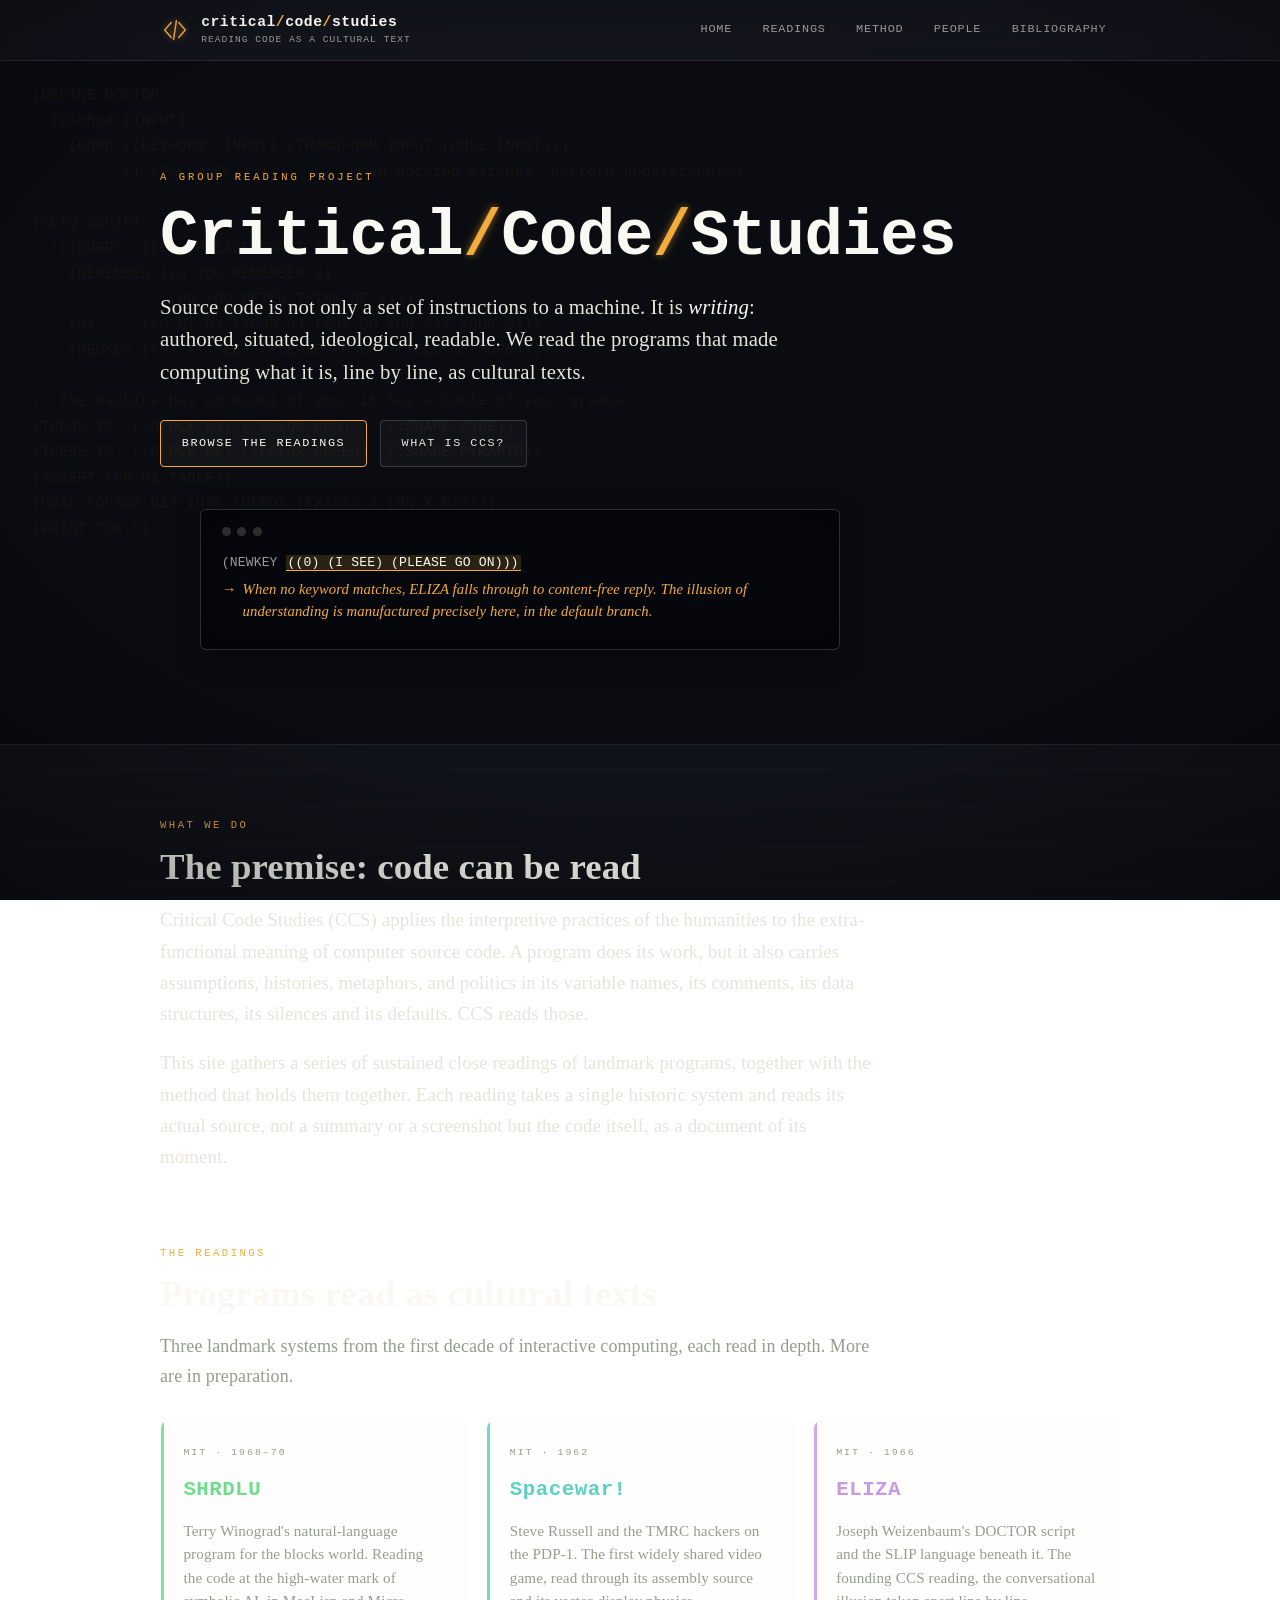
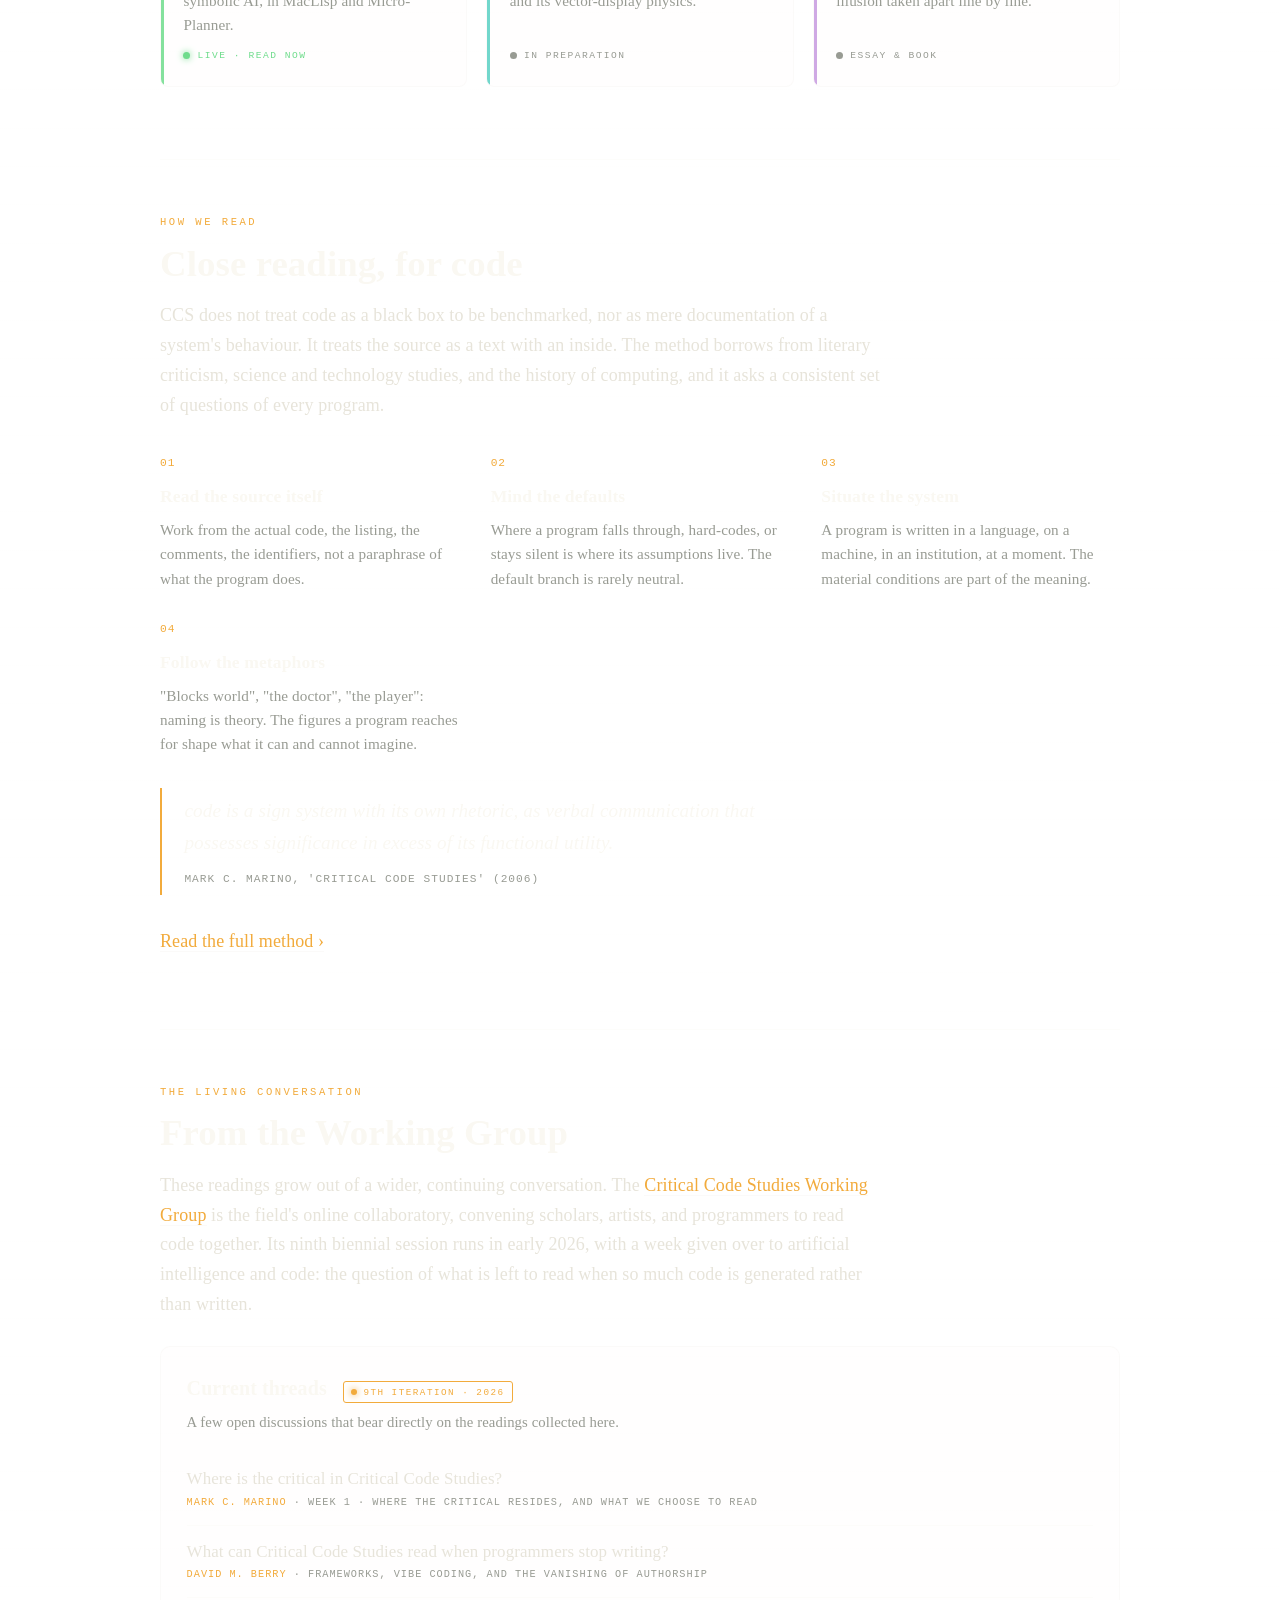
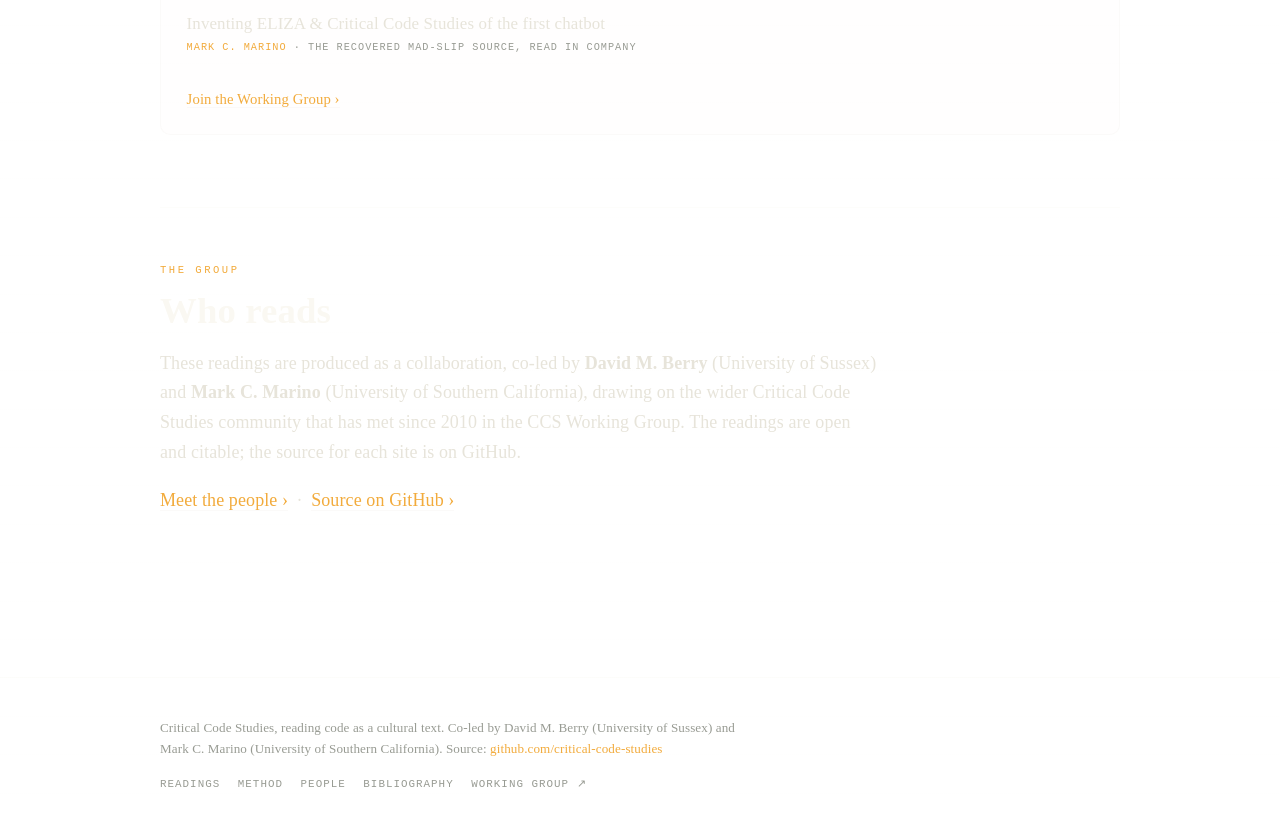
==== index.html @ 2966cb2e "Writing check: remove em dashes (house rule 1) Replace all em dashes in site copy with commas, colon" ====
<!DOCTYPE html>
<html lang="en">
<head>
  <meta charset="utf-8">
  <meta name="viewport" content="width=device-width, initial-scale=1">
  <title>Critical Code Studies · Reading code as a cultural text</title>
  <meta name="description" content="Critical Code Studies reads software source code as a cultural text. Close readings of the programs that shaped computing (Spacewar! 1962, ELIZA 1966, SHRDLU 1968–70), and the method behind them.">
  <link rel="icon" type="image/svg+xml" href="assets/favicon.svg">
  <meta name="theme-color" content="#11131a">
  <meta property="og:title" content="Critical Code Studies">
  <meta property="og:description" content="Reading software source code as a cultural text. Close readings of the programs that shaped computing.">
  <meta property="og:type" content="website">
  <meta property="og:url" content="https://critical-code-studies.github.io/">
  <link rel="preconnect" href="https://fonts.googleapis.com">
  <link rel="stylesheet" href="assets/css/site.css?v=1">
  <script src="assets/nav.js" defer></script>
</head>
<body>

  <header class="site-header">
    <div class="wrap">
      <a class="brand" href="./" aria-label="Critical Code Studies home">
        <svg viewBox="0 0 32 32" aria-hidden="true" class="brand-mark"><g fill="none" stroke="#f2ab3c" stroke-width="1.6" stroke-linejoin="round" stroke-linecap="round"><path d="M12 8 L5 16 L12 24"/><path d="M20 8 L27 16 L20 24"/><path d="M17.5 6 L14.5 26"/></g></svg>
        <span class="brand-block">
          <span class="brand-name">critical<span class="slash">/</span>code<span class="slash">/</span>studies</span>
          <span class="brand-tagline">Reading code as a cultural text</span>
        </span>
      </a>
      <button class="nav-toggle" aria-label="Open menu" aria-expanded="false"><span class="bars" aria-hidden="true">&#9776;</span>&nbsp;Menu</button>
      <nav class="site-nav" id="site-nav">
        <a class="nav-top nav-direct" href="./">Home</a>
        <a class="nav-top nav-direct" href="readings.html">Readings</a>
        <a class="nav-top nav-direct" href="about.html">Method</a>
        <a class="nav-top nav-direct" href="people.html">People</a>
        <a class="nav-top nav-direct" href="bibliography.html">Bibliography</a>
      </nav>
    </div>
  </header>

  <!-- ===================== HERO ===================== -->
  <section class="hero">
    <div class="hero-code" aria-hidden="true">
      <pre class="hero-code-inner">(DEFINE DOCTOR
  (LAMBDA (INPUT)
    (COND ((KEYWORD? INPUT) (TRANSFORM INPUT (RULE INPUT)))
          (T (FALLBACK)))))      ; when nothing matches, perform understanding

(SETQ SCRIPT
  '((SORRY  ((0) (PLEASE DON'T APOLOGISE)))
    (REMEMBER ((0 YOU REMEMBER 0)
               (DO YOU OFTEN THINK OF 4)))
    (MY     ((0 MY 0) (YOUR 3) (WHY DO YOU SAY YOUR 3)))
    (NEWKEY ((0) (I SEE) (PLEASE GO ON) (TELL ME MORE)))))

;; the machine has no model of you. it has a table of your grammar.
(THERE-IS  (:BLOCK B1) (:COLOR RED)    (:SHAPE CUBE))
(THERE-IS  (:BLOCK B2) (:COLOR GREEN)  (:SHAPE PYRAMID))
(ASSERT (ON B1 TABLE))
(GOAL (GRASP B1) (USE THENOT (EXISTS X (ON X B1))))
(PRINT "OK.")            ; the famous, total, untroubled compliance
</pre>
    </div>
    <div class="wrap hero-inner">
      <span class="kicker">A group reading project</span>
      <h1>Critical<span class="slash">/</span>Code<span class="slash">/</span>Studies</h1>
      <p class="tagline">Source code is not only a set of instructions to a machine. It is <em>writing</em>: authored, situated, ideological, readable. We read the programs that made computing what it is, line by line, as cultural texts.</p>
      <div class="hero-actions">
        <a class="btn btn-primary" href="readings.html">Browse the readings</a>
        <a class="btn" href="about.html">What is CCS?</a>
      </div>

      <!-- annotated-code motif: the method, in miniature -->
      <figure class="codecard" aria-label="An annotated line of code">
        <div class="cc-bar" aria-hidden="true"><i></i><i></i><i></i></div>
        <pre>(NEWKEY <span class="mark">((0) (I SEE) (PLEASE GO ON)))</span></pre>
        <span class="note">When no keyword matches, ELIZA falls through to content-free reply. The illusion of understanding is manufactured precisely here, in the default branch.</span>
      </figure>
    </div>
  </section>

  <main class="wrap content">

    <!-- ===================== WHAT ===================== -->
    <section class="section lede" id="what">
      <span class="kicker">What we do</span>
      <h2>The premise: code can be read</h2>
      <p>Critical Code Studies (CCS) applies the interpretive practices of the humanities to the extra-functional meaning of computer source code. A program does its work, but it also carries assumptions, histories, metaphors, and politics in its variable names, its comments, its data structures, its silences and its defaults. CCS reads those.</p>
      <p>This site gathers a series of sustained close readings of landmark programs, together with the method that holds them together. Each reading takes a single historic system and reads its actual source, not a summary or a screenshot but the code itself, as a document of its moment.</p>
    </section>

    <!-- ===================== READINGS ===================== -->
    <section class="section" id="readings">
      <span class="kicker">The readings</span>
      <h2>Programs read as cultural texts</h2>
      <p class="muted">Three landmark systems from the first decade of interactive computing, each read in depth. More are in preparation.</p>

      <div class="readings">

        <a class="reading live" href="https://critical-code-studies.github.io/SHRDLU/" style="--accent: var(--green);">
          <span class="r-year">MIT · 1968–70</span>
          <span class="r-title">SHRDLU</span>
          <p class="r-desc">Terry Winograd's natural-language program for the blocks world. Reading the code at the high-water mark of symbolic AI, in MacLisp and Micro-Planner.</p>
          <span class="r-status"><span class="dot"></span>Live · read now</span>
        </a>

        <span class="reading" aria-disabled="true" style="--accent: var(--vector);">
          <span class="r-year">MIT · 1962</span>
          <span class="r-title">Spacewar!</span>
          <p class="r-desc">Steve Russell and the TMRC hackers on the PDP-1. The first widely shared video game, read through its assembly source and its vector-display physics.</p>
          <span class="r-status"><span class="dot"></span>In preparation</span>
        </span>

        <a class="reading" href="https://electronicbookreview.com/essay/reading-eliza-critical-code-studies-in-action/" style="--accent: var(--eliza);">
          <span class="r-year">MIT · 1966</span>
          <span class="r-title">ELIZA</span>
          <p class="r-desc">Joseph Weizenbaum's DOCTOR script and the SLIP language beneath it. The founding CCS reading, the conversational illusion taken apart line by line.</p>
          <span class="r-status"><span class="dot"></span>Essay &amp; book</span>
        </a>

      </div>
    </section>

    <hr class="divider">

    <!-- ===================== METHOD ===================== -->
    <section class="section" id="method">
      <span class="kicker">How we read</span>
      <h2>Close reading, for code</h2>
      <p>CCS does not treat code as a black box to be benchmarked, nor as mere documentation of a system's behaviour. It treats the source as a text with an inside. The method borrows from literary criticism, science and technology studies, and the history of computing, and it asks a consistent set of questions of every program.</p>

      <div class="method">
        <div class="m">
          <span class="n">01</span>
          <h3>Read the source itself</h3>
          <p>Work from the actual code, the listing, the comments, the identifiers, not a paraphrase of what the program does.</p>
        </div>
        <div class="m">
          <span class="n">02</span>
          <h3>Mind the defaults</h3>
          <p>Where a program falls through, hard-codes, or stays silent is where its assumptions live. The default branch is rarely neutral.</p>
        </div>
        <div class="m">
          <span class="n">03</span>
          <h3>Situate the system</h3>
          <p>A program is written in a language, on a machine, in an institution, at a moment. The material conditions are part of the meaning.</p>
        </div>
        <div class="m">
          <span class="n">04</span>
          <h3>Follow the metaphors</h3>
          <p>"Blocks world", "the doctor", "the player": naming is theory. The figures a program reaches for shape what it can and cannot imagine.</p>
        </div>
      </div>

      <blockquote class="pull">
        code is a sign system with its own rhetoric, as verbal communication that possesses significance in excess of its functional utility.
        <cite>Mark C. Marino, 'Critical Code Studies' (2006)</cite>
      </blockquote>

      <p><a href="about.html">Read the full method &rsaquo;</a></p>
    </section>

    <hr class="divider">

    <!-- ===================== WORKING GROUP ===================== -->
    <section class="section" id="working-group">
      <span class="kicker">The living conversation</span>
      <h2>From the Working Group</h2>
      <p>These readings grow out of a wider, continuing conversation. The <a href="https://wg.criticalcodestudies.com/" target="_blank" rel="noopener noreferrer">Critical Code Studies Working Group</a> is the field's online collaboratory, convening scholars, artists, and programmers to read code together. Its ninth biennial session runs in early 2026, with a week given over to artificial intelligence and code: the question of what is left to read when so much code is generated rather than written.</p>

      <div class="wg">
        <div class="wg-head">
          <h3 style="margin:0;">Current threads</h3>
          <span class="live-tag"><span class="dot"></span>9th iteration · 2026</span>
        </div>
        <p class="muted" style="margin:0; font-size:0.92rem;">A few open discussions that bear directly on the readings collected here.</p>
        <ul class="threads">
          <li>
            <a href="https://wg.criticalcodestudies.com/index.php?p=/discussion/195/week-1-where-is-the-critical-in-critical-code-studies" target="_blank" rel="noopener noreferrer">
              <span class="t-title">Where is the critical in Critical Code Studies?</span>
              <span class="t-meta"><span class="who">Mark C. Marino</span> · Week 1 · where the critical resides, and what we choose to read</span>
            </a>
          </li>
          <li>
            <a href="https://wg.criticalcodestudies.com/index.php?p=/discussion/231/what-can-critical-code-studies-read-when-programmers-stop-writing" target="_blank" rel="noopener noreferrer">
              <span class="t-title">What can Critical Code Studies read when programmers stop writing?</span>
              <span class="t-meta"><span class="who">David M. Berry</span> · frameworks, vibe coding, and the vanishing of authorship</span>
            </a>
          </li>
          <li>
            <a href="https://wg.criticalcodestudies.com/index.php?p=/discussion/229/inventing-eliza-critical-code-studies-of-the-first-chatbot" target="_blank" rel="noopener noreferrer">
              <span class="t-title">Inventing ELIZA &amp; Critical Code Studies of the first chatbot</span>
              <span class="t-meta"><span class="who">Mark C. Marino</span> · the recovered MAD-SLIP source, read in company</span>
            </a>
          </li>
        </ul>
        <p style="margin:1.1rem 0 0; font-size:0.92rem;"><a href="https://wg.criticalcodestudies.com/" target="_blank" rel="noopener noreferrer">Join the Working Group &rsaquo;</a></p>
      </div>
    </section>

    <hr class="divider">

    <!-- ===================== ABOUT TEASER ===================== -->
    <section class="section" id="about">
      <span class="kicker">The group</span>
      <h2>Who reads</h2>
      <p>These readings are produced as a collaboration, co-led by <strong>David M. Berry</strong> (University of Sussex) and <strong>Mark C. Marino</strong> (University of Southern California), drawing on the wider Critical Code Studies community that has met since 2010 in the CCS Working Group. The readings are open and citable; the source for each site is on GitHub.</p>
      <p><a href="people.html">Meet the people &rsaquo;</a> &nbsp;·&nbsp; <a href="https://github.com/critical-code-studies">Source on GitHub &rsaquo;</a></p>
    </section>

  </main>

  <footer class="site-footer">
    <div class="wrap">
      <p class="micro">Critical Code Studies, reading code as a cultural text. Co-led by David M. Berry (University of Sussex) and Mark C. Marino (University of Southern California). Source: <a href="https://github.com/critical-code-studies">github.com/critical-code-studies</a></p>
      <nav class="footer-nav">
        <a href="readings.html">Readings</a>
        <a href="about.html">Method</a>
        <a href="people.html">People</a>
        <a href="bibliography.html">Bibliography</a>
        <a href="https://wg.criticalcodestudies.com/" target="_blank" rel="noopener noreferrer">Working Group &#8599;</a>
      </nav>
    </div>
  </footer>

</body>
</html>
---- assets/css/site.css ----
/* ==========================================================================
   Critical Code Studies — umbrella site
   Shares the "workbench charcoal" family language of the reading sites
   (SHRDLU, Spacewar!, ELIZA) but takes amber as its own accent: the colour
   of the critic's pen, the annotation laid over the machine's green voice.
   ========================================================================== */

:root {
  --bg:        #11131a;          /* workbench charcoal */
  --bg-2:      #171a23;
  --panel:     rgba(231, 228, 218, 0.035);
  --panel-2:   rgba(231, 228, 218, 0.055);
  --line:      rgba(231, 228, 218, 0.18);
  --line-soft: rgba(231, 228, 218, 0.10);
  --ink:       #e7e4da;          /* body text, warm white */
  --ink-dim:   #989b93;
  --bright:    #faf8f2;          /* headings */

  /* the readings' machine voices, used as small family signals */
  --green:     #6fdc8c;          /* SHRDLU / symbolic AI */
  --vector:    #5ad1c4;          /* Spacewar! / the vector tube */
  --eliza:     #c79be0;          /* ELIZA / the talking cure */

  /* the umbrella accent: amber, the annotation / marginalia ink */
  --amber:     #f2ab3c;
  --beam:      #f2ab3c;          /* default link / accent */
  --beam-deep: #d98e20;
  --mark:      rgba(242, 171, 60, 0.16);   /* highlight wash */
  --glow:      0 0 6px rgba(242, 171, 60, 0.45), 0 0 14px rgba(242, 171, 60, 0.2);
  --glow-soft: 0 0 5px rgba(250, 248, 242, 0.25);

  --mono: ui-monospace, "SF Mono", "JetBrains Mono", "Cascadia Code", Menlo, Consolas, monospace;
  --serif: "Iowan Old Style", "Palatino Linotype", Palatino, Georgia, serif;
  --wrap: 960px;
}

* { box-sizing: border-box; }
html { scroll-behavior: smooth; }

body {
  margin: 0;
  background:
    linear-gradient(rgba(231,228,218,0.022) 1px, transparent 1px) 0 0 / 100% 2.4rem,
    radial-gradient(ellipse 120% 80% at 50% -10%, var(--bg-2) 0%, var(--bg) 62%) fixed;
  color: var(--ink);
  font-family: var(--serif);
  font-size: 18px;
  line-height: 1.66;
  letter-spacing: 0.1px;
  -webkit-font-smoothing: antialiased;
  text-rendering: optimizeLegibility;
  overflow-x: hidden;
}

body::after {
  content: "";
  position: fixed; inset: 0; pointer-events: none; z-index: 9000;
  background: radial-gradient(ellipse 92% 78% at 50% 42%, transparent 58%, rgba(0,0,0,0.5) 100%);
}

.wrap { width: min(var(--wrap), 92vw); margin: 0 auto; }
section[id], [id]:target { scroll-margin-top: 92px; }

/* ---------- links ---------- */
a { color: var(--beam); text-decoration: none; }
a:hover { color: var(--bright); text-shadow: var(--glow); }
.content a { border-bottom: 1px solid var(--line); }
.content a:hover { border-bottom-color: var(--beam); }

/* ---------- header ---------- */
.site-header {
  position: sticky; top: 0; z-index: 8000;
  backdrop-filter: blur(3px);
  background: linear-gradient(to bottom, rgba(17,19,26,0.94), rgba(17,19,26,0.62));
  border-bottom: 1px solid var(--line-soft);
}
.site-header .wrap {
  display: flex; align-items: center; justify-content: space-between;
  padding: 12px 0; gap: 1rem; position: relative;
}
.brand { display: flex; align-items: center; gap: 0.7rem; border: 0 !important; }
.brand svg { width: 30px; height: 30px; }
.brand .brand-mark { filter: drop-shadow(0 0 3px rgba(242,171,60,0.5)); }
.brand-block { display: flex; flex-direction: column; align-items: flex-start; gap: 0.28rem; line-height: 1.05; }
.brand-name { font-family: var(--mono); font-weight: 700; font-size: 0.92rem; letter-spacing: 0.5px; color: var(--bright); }
.brand-name .slash { color: var(--beam); }
.brand-tagline { font-family: var(--mono); font-size: 0.6rem; letter-spacing: 1px; color: var(--ink-dim); text-transform: uppercase; }

.nav-toggle {
  display: inline-flex; align-items: center; gap: 0.5rem;
  background: none; border: 1px solid var(--line); color: var(--beam);
  font-family: var(--mono); font-size: 0.7rem; letter-spacing: 1.5px; text-transform: uppercase;
  padding: 7px 13px; border-radius: 3px; cursor: pointer;
}
.nav-toggle:hover { border-color: var(--beam); color: var(--bright); text-shadow: var(--glow); }
.nav-toggle .bars { font-size: 0.95rem; line-height: 1; }

/* ---------- nav ---------- */
.site-nav {
  position: absolute; top: calc(100% + 7px); right: 0;
  display: none; flex-direction: column;
  min-width: 240px; max-width: min(320px, 90vw); padding: 0.4rem 0;
  background: rgba(20,23,31,0.985); border: 1px solid var(--line); border-radius: 4px;
  box-shadow: 0 12px 32px rgba(0,0,0,0.6);
  font-family: var(--mono); font-size: 0.74rem; letter-spacing: 0.8px; text-transform: uppercase;
}
.site-nav.open { display: flex; }
.nav-group { position: static; display: flex; flex-direction: column; }
.nav-top {
  background: none; border: 0; cursor: pointer; text-align: left;
  font-family: var(--mono); font-size: 0.74rem; letter-spacing: 0.8px; text-transform: uppercase;
  color: var(--ink-dim); padding: 0.6rem 1.2rem; text-decoration: none;
  display: flex; align-items: center; justify-content: space-between; gap: 0.4rem; width: 100%;
}
.nav-top:hover, .nav-top:focus-visible { color: var(--beam); text-shadow: var(--glow); background: rgba(242,171,60,0.08); outline: none; }
.nav-direct { border-top: 1px solid var(--line-soft); }
.nav-top .caret { font-size: 0.7em; opacity: 0.7; transition: transform 0.15s ease; }
.nav-top[aria-expanded="true"] .caret { transform: rotate(180deg); }
.nav-menu { display: none; flex-direction: column; background: rgba(242,171,60,0.045); }
.nav-menu.open { display: flex; }
.nav-menu a { color: var(--ink-dim); border: 0; padding: 0.5rem 1.2rem 0.5rem 2rem; text-decoration: none; }
.nav-menu a:hover { color: var(--beam); text-shadow: var(--glow); background: rgba(242,171,60,0.08); }

@media (min-width: 880px) {
  .nav-toggle { display: none; }
  .site-nav {
    position: static; display: flex; flex-direction: row; align-items: center;
    min-width: 0; max-width: none; padding: 0; background: none; border: 0; box-shadow: none;
    gap: 0.2rem;
  }
  .nav-group { position: relative; }
  .nav-top { padding: 0.5rem 0.85rem; width: auto; white-space: nowrap; }
  .nav-direct { border-top: 0; }
  .nav-menu {
    position: absolute; top: calc(100% + 6px); right: 0; min-width: 210px;
    background: rgba(20,23,31,0.99); border: 1px solid var(--line); border-radius: 4px;
    box-shadow: 0 12px 30px rgba(0,0,0,0.6); padding: 0.3rem 0;
  }
  .nav-menu a { padding: 0.5rem 1.1rem; }
}

/* ---------- hero ---------- */
.hero { position: relative; background: #0a0c11; overflow: hidden; border-bottom: 1px solid var(--line-soft); }
.hero-code {
  position: absolute; inset: 0; z-index: 0; overflow: hidden; pointer-events: none;
  -webkit-mask-image: linear-gradient(115deg, #000 0, #000 42%, transparent 78%);
          mask-image: linear-gradient(115deg, #000 0, #000 42%, transparent 78%);
}
.hero-code-inner {
  margin: 0; padding: 1.4rem 2rem; font-family: var(--mono);
  font-size: 15px; line-height: 1.7; color: rgba(242,171,60,0.055); white-space: pre;
  animation: code-scroll 900s linear infinite;
}
@keyframes code-scroll { from { transform: translateY(0); } to { transform: translateY(-50%); } }
@media (prefers-reduced-motion: reduce) { .hero-code-inner { animation: none; } }

.hero-inner { position: relative; z-index: 2; padding: clamp(3.5rem, 11vh, 7rem) 0 clamp(3rem, 9vh, 6rem); }
.hero .kicker {
  display: inline-block; font-family: var(--mono); font-size: 0.66rem; letter-spacing: 3px;
  text-transform: uppercase; color: var(--beam); margin-bottom: 1.1rem;
}
.hero h1 {
  margin: 0; font-family: var(--mono); font-weight: 700;
  font-size: clamp(2.1rem, 6.2vw, 4rem); line-height: 1.04; letter-spacing: -0.5px; color: var(--bright);
}
.hero h1 .slash { color: var(--beam); text-shadow: var(--glow); }
.hero .tagline {
  margin: 1.3rem 0 0; max-width: 30em; font-size: clamp(1.05rem, 2.4vw, 1.3rem);
  color: var(--ink); line-height: 1.55;
}
.hero .tagline em { color: var(--bright); font-style: italic; }
.hero-actions { display: flex; flex-wrap: wrap; gap: 0.8rem; margin-top: 2rem; }

.btn {
  display: inline-flex; align-items: center; gap: 0.5rem;
  font-family: var(--mono); font-size: 0.74rem; letter-spacing: 1.5px; text-transform: uppercase;
  padding: 0.8rem 1.3rem; border-radius: 4px; border: 1px solid var(--line);
  color: var(--ink); background: var(--panel); cursor: pointer; transition: all 0.18s ease;
}
.btn:hover { border-color: var(--beam); color: var(--bright); text-shadow: var(--glow); background: rgba(242,171,60,0.07); }
.btn-primary { border-color: var(--beam); color: var(--bright); }
.btn-primary:hover { background: rgba(242,171,60,0.13); box-shadow: var(--glow); }

/* ---------- annotated-code motif ---------- */
.codecard {
  position: relative; margin-top: 2.6rem; max-width: 640px;
  font-family: var(--mono); font-size: 0.82rem; line-height: 1.9;
  background: rgba(5,6,10,0.7); border: 1px solid var(--line);
  border-radius: 6px; padding: 1.1rem 1.3rem;
  box-shadow: inset 0 0 30px rgba(0,0,0,0.55), 0 8px 26px rgba(0,0,0,0.4);
}
.codecard .cc-bar { display: flex; gap: 0.4rem; margin-bottom: 0.9rem; }
.codecard .cc-bar i { width: 9px; height: 9px; border-radius: 50%; background: var(--line); display: inline-block; }
.codecard pre { margin: 0; white-space: pre-wrap; color: var(--ink-dim); }
.codecard .mark { background: var(--mark); color: var(--bright); border-bottom: 1px solid var(--beam); padding: 0 2px; }
.codecard .note {
  display: block; margin: 0.15rem 0 0.6rem 0; padding-left: 1.3rem;
  font-family: var(--serif); font-style: italic; font-size: 0.92rem; line-height: 1.5;
  color: var(--amber); position: relative;
}
.codecard .note::before { content: "→"; position: absolute; left: 0; color: var(--beam); font-style: normal; }

/* ---------- sections ---------- */
main { padding: clamp(3rem, 8vh, 5rem) 0; }
.section { margin-bottom: clamp(3rem, 8vh, 5rem); }
.section:last-child { margin-bottom: 0; }
.kicker { display: block; font-family: var(--mono); font-size: 0.66rem; letter-spacing: 2.5px; text-transform: uppercase; color: var(--beam); margin-bottom: 0.7rem; }
h2 { font-family: var(--serif); font-weight: 600; font-size: clamp(1.6rem, 4vw, 2.3rem); line-height: 1.15; color: var(--bright); margin: 0 0 1rem; }
h3 { font-family: var(--serif); font-size: 1.25rem; color: var(--bright); margin: 0 0 0.5rem; }
.content p { margin: 0 0 1.1rem; max-width: 40em; }
.lede p { font-size: 1.18rem; color: var(--ink); max-width: 38em; }
.muted { color: var(--ink-dim); }
.divider { border: 0; border-top: 1px solid var(--line-soft); margin: clamp(2.5rem,6vh,4rem) 0; }

/* ---------- readings grid ---------- */
.readings { display: grid; grid-template-columns: repeat(auto-fit, minmax(260px, 1fr)); gap: 1.2rem; margin-top: 1.8rem; }
.reading {
  position: relative; display: flex; flex-direction: column; gap: 0.7rem;
  padding: 1.5rem 1.4rem 1.4rem; border: 1px solid var(--line); border-radius: 8px;
  background: var(--panel); text-decoration: none; color: var(--ink);
  transition: border-color 0.2s ease, transform 0.2s ease, background 0.2s ease; overflow: hidden;
}
.reading::before {
  content: ""; position: absolute; left: 0; top: 0; bottom: 0; width: 3px; background: var(--accent, var(--beam));
  opacity: 0.85;
}
.reading:hover { border-color: var(--accent, var(--beam)); transform: translateY(-3px); background: var(--panel-2); }
.reading .r-year { font-family: var(--mono); font-size: 0.62rem; letter-spacing: 2px; color: var(--ink-dim); text-transform: uppercase; }
.reading .r-title { font-family: var(--mono); font-weight: 700; font-size: 1.3rem; letter-spacing: 0.5px; color: var(--accent, var(--bright)); }
.reading .r-desc { font-size: 0.95rem; color: var(--ink-dim); line-height: 1.55; margin: 0; flex: 1; }
.reading .r-status {
  font-family: var(--mono); font-size: 0.6rem; letter-spacing: 1.5px; text-transform: uppercase;
  color: var(--ink-dim); display: inline-flex; align-items: center; gap: 0.45rem;
}
.reading .r-status .dot { width: 7px; height: 7px; border-radius: 50%; background: var(--ink-dim); }
.reading.live .r-status { color: var(--accent); }
.reading.live .r-status .dot { background: var(--accent); box-shadow: 0 0 7px var(--accent); }

.reading[aria-disabled="true"] { cursor: default; }
.reading[aria-disabled="true"]:hover { transform: none; }

/* ---------- method list ---------- */
.method { display: grid; grid-template-columns: repeat(auto-fit, minmax(220px, 1fr)); gap: 1.3rem 2rem; margin-top: 1.6rem; }
.method .m { margin: 0; }
.method .m .n { font-family: var(--mono); font-size: 0.7rem; letter-spacing: 1px; color: var(--beam); }
.method .m h3 { font-size: 1.1rem; margin: 0.4rem 0 0.4rem; }
.method .m p { font-size: 0.95rem; color: var(--ink-dim); margin: 0; line-height: 1.6; }

/* ---------- pull quote ---------- */
.pull {
  border-left: 2px solid var(--beam); padding: 0.4rem 0 0.4rem 1.4rem; margin: 2rem 0;
  font-family: var(--serif); font-style: italic; font-size: 1.2rem; color: var(--bright); max-width: 34em;
}
.pull cite { display: block; margin-top: 0.7rem; font-style: normal; font-family: var(--mono); font-size: 0.7rem; letter-spacing: 1px; color: var(--ink-dim); text-transform: uppercase; }

/* ---------- team ---------- */
.team { display: flex; flex-direction: column; gap: 1.5rem; margin-top: 1.8rem; }
.member { display: flex; align-items: center; gap: 1.3rem; margin: 0; }
.member .portrait {
  position: relative; width: 84px; height: 84px; flex: 0 0 auto; margin: 0;
  border-radius: 50%; overflow: hidden; border: 1px solid var(--line);
  background: var(--panel); box-shadow: inset 0 0 18px rgba(0,0,0,0.45);
  transition: border-color .2s ease, box-shadow .2s ease;
}
.member:hover .portrait { border-color: var(--beam); box-shadow: var(--glow); }
.member .portrait img { position: absolute; inset: 0; width: 100%; height: 100%; object-fit: cover; filter: grayscale(0.3) contrast(1.03); }
.member .portrait .initials { position: absolute; inset: 0; display: flex; align-items: center; justify-content: center; font-family: var(--mono); font-size: 1.3rem; letter-spacing: 1px; color: var(--ink-dim); }
.member .body { min-width: 0; }
.member h3 { margin: 0 0 0.35rem; font-size: 1.1rem; }
.member .meta { font-size: 0.86rem; color: var(--ink-dim); margin: 0; line-height: 1.6; }
.member .meta .role { font-family: var(--mono); font-size: 0.6rem; letter-spacing: 1.5px; text-transform: uppercase; color: var(--beam); }
.member .meta .sep { color: var(--line); margin: 0 0.55rem; }

/* ---------- working-group threads ---------- */
.wg { margin-top: 1.6rem; padding: 1.6rem 1.6rem 1.4rem; border: 1px solid var(--line); border-radius: 10px; background: var(--panel); }
.wg-head { display: flex; align-items: baseline; gap: 0.7rem 1rem; flex-wrap: wrap; margin-bottom: 0.3rem; }
.wg-head .live-tag { font-family: var(--mono); font-size: 0.58rem; letter-spacing: 1.5px; text-transform: uppercase; color: var(--beam); border: 1px solid var(--beam); border-radius: 3px; padding: 0.15rem 0.45rem; display: inline-flex; align-items: center; gap: 0.4rem; }
.wg-head .live-tag .dot { width: 6px; height: 6px; border-radius: 50%; background: var(--beam); box-shadow: 0 0 7px var(--beam); animation: wg-pulse 2.2s ease-in-out infinite; }
@keyframes wg-pulse { 0%,100% { opacity: 1; } 50% { opacity: 0.35; } }
@media (prefers-reduced-motion: reduce) { .wg-head .live-tag .dot { animation: none; } }
.threads { list-style: none; padding: 0; margin: 1.2rem 0 0; }
.threads li { border-top: 1px solid var(--line-soft); }
.threads li:first-child { border-top: 0; }
.threads a { display: block; padding: 0.85rem 0; border: 0; }
.threads a:hover { text-shadow: none; }
.threads a:hover .t-title { color: var(--bright); text-shadow: var(--glow); }
.threads .t-title { display: block; font-family: var(--serif); font-size: 1.06rem; color: var(--ink); line-height: 1.4; }
.threads .t-meta { display: block; margin-top: 0.2rem; font-family: var(--mono); font-size: 0.64rem; letter-spacing: 1px; text-transform: uppercase; color: var(--ink-dim); }
.threads .t-meta .who { color: var(--beam); }

/* ---------- bibliography ---------- */
.bib { list-style: none; padding: 0; margin: 1.6rem 0 0; }
.bib li { padding: 0.85rem 0; border-top: 1px solid var(--line-soft); font-size: 0.98rem; line-height: 1.55; }
.bib li:first-child { border-top: 0; }
.bib .b-meta { font-family: var(--mono); font-size: 0.65rem; letter-spacing: 1px; text-transform: uppercase; color: var(--ink-dim); display: block; margin-top: 0.25rem; }

/* ---------- footer ---------- */
.site-footer { border-top: 1px solid var(--line-soft); margin-top: clamp(3rem,8vh,5rem); padding: 2.4rem 0; }
.site-footer .wrap { display: flex; flex-wrap: wrap; gap: 1rem 2rem; align-items: baseline; justify-content: space-between; }
.site-footer .micro { font-size: 0.82rem; color: var(--ink-dim); margin: 0; max-width: 46em; line-height: 1.6; }
.site-footer a { color: var(--beam); }
.footer-nav { font-family: var(--mono); font-size: 0.68rem; letter-spacing: 1px; text-transform: uppercase; display: flex; gap: 1.1rem; flex-wrap: wrap; }
.footer-nav a { color: var(--ink-dim); }
.footer-nav a:hover { color: var(--beam); }

/* ---------- misc ---------- */
.kicker-tag { font-family: var(--mono); font-size: 0.6rem; letter-spacing: 1.5px; text-transform: uppercase; color: var(--ink-dim); border: 1px solid var(--line); border-radius: 3px; padding: 0.2rem 0.5rem; }
.lede .kicker { color: var(--beam); }
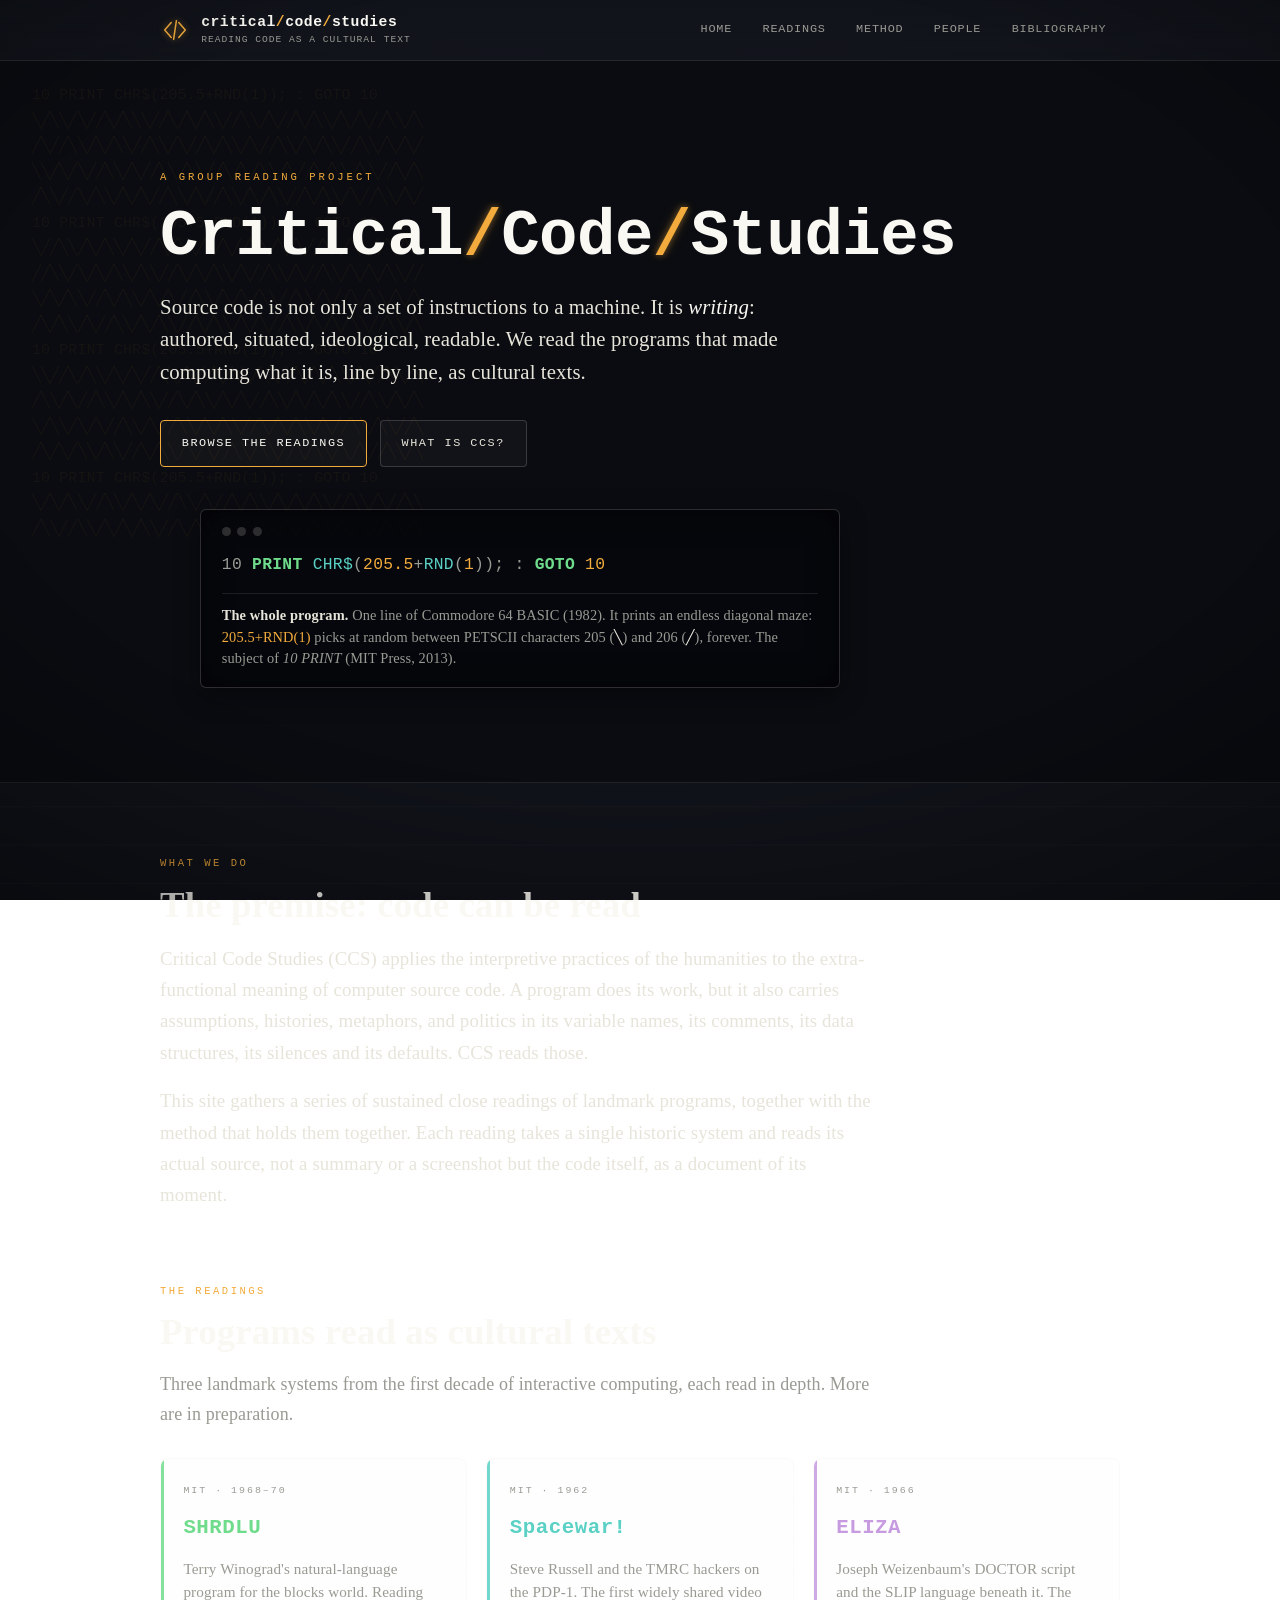
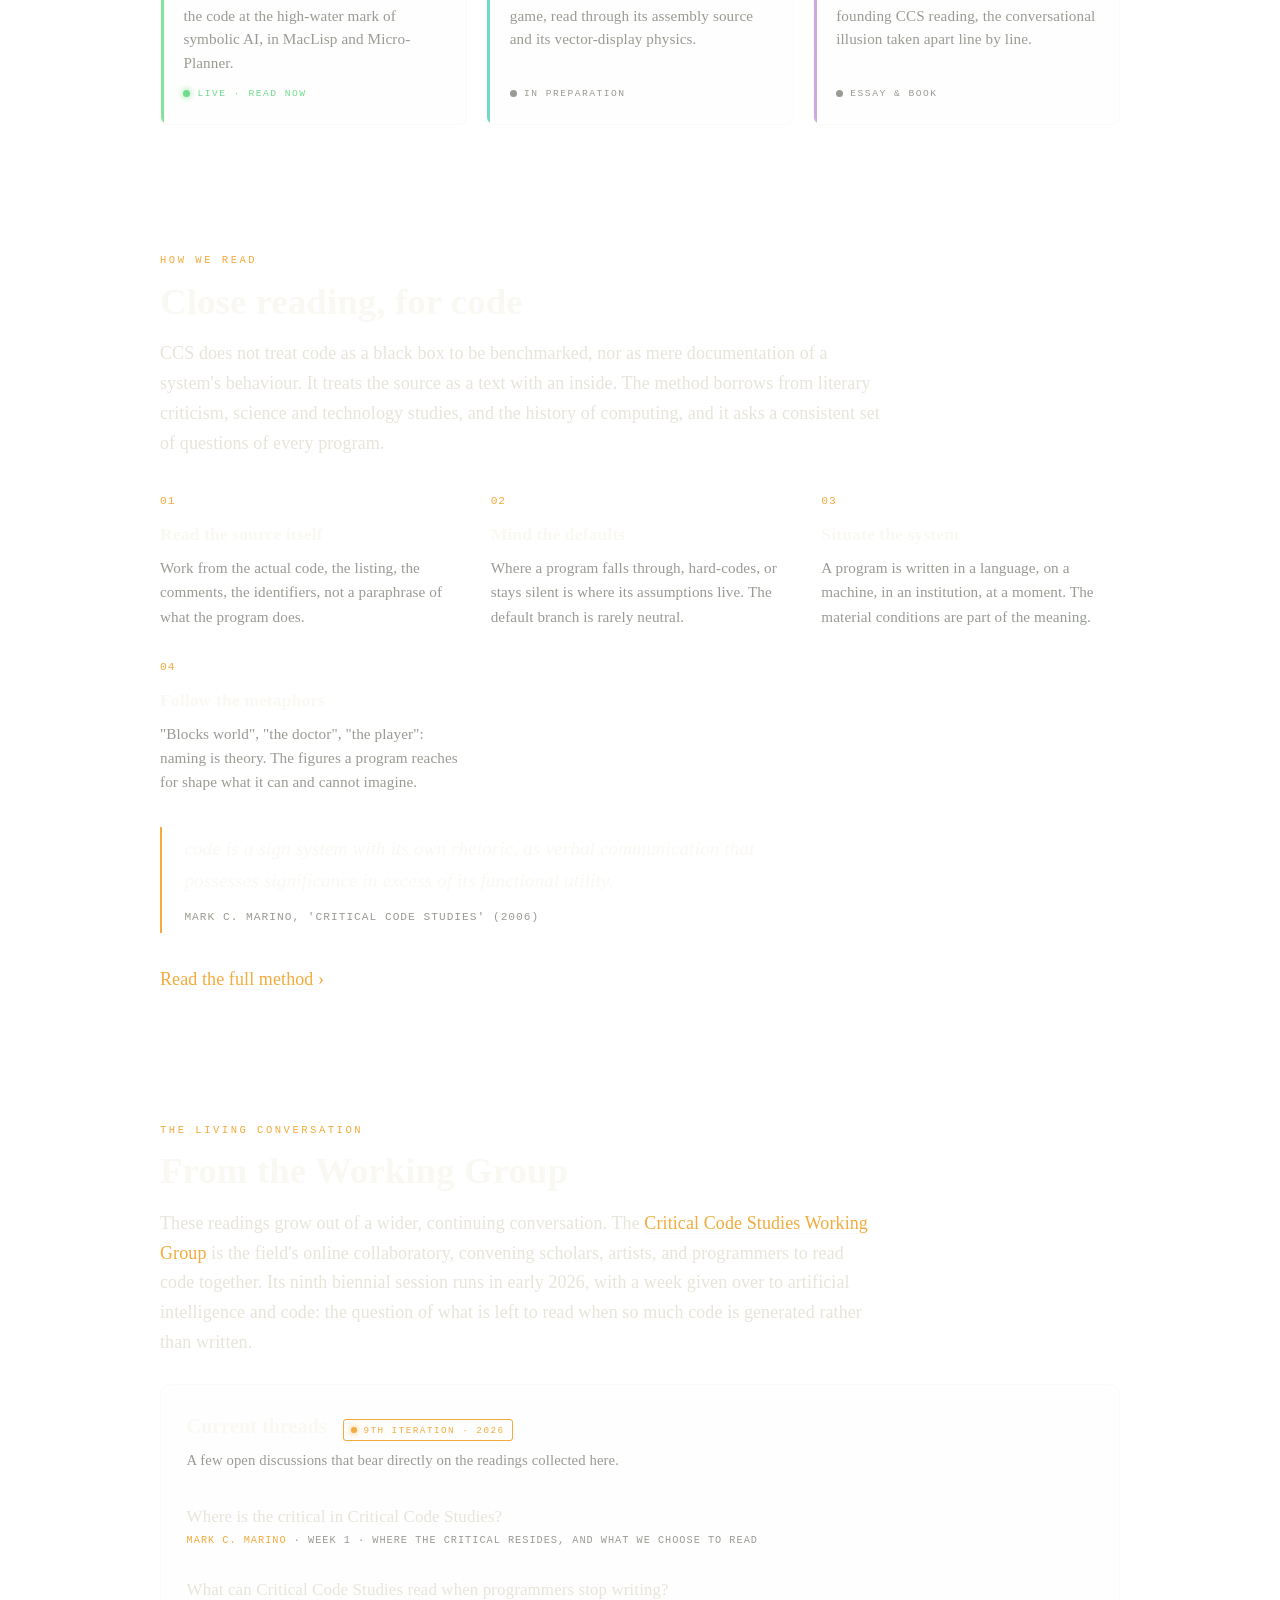
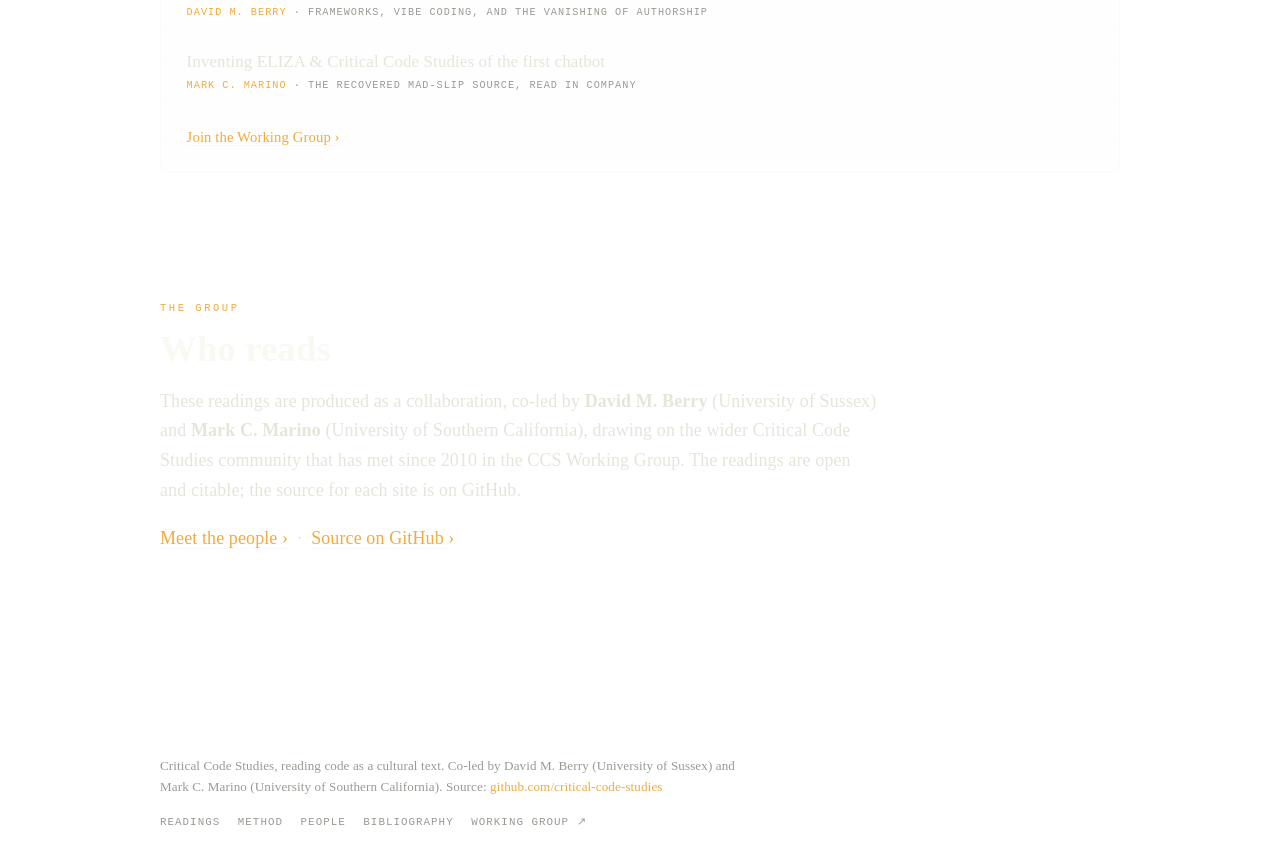
==== commit 5f0992fc: "Hero: show real source — the complete 10 PRINT program Replace the invented pseudo-Lisp codecard wit" ====
--- a/index.html
+++ b/index.html
@@ -40,24 +40,24 @@
   <!-- ===================== HERO ===================== -->
   <section class="hero">
     <div class="hero-code" aria-hidden="true">
-      <pre class="hero-code-inner">(DEFINE DOCTOR
-  (LAMBDA (INPUT)
-    (COND ((KEYWORD? INPUT) (TRANSFORM INPUT (RULE INPUT)))
-          (T (FALLBACK)))))      ; when nothing matches, perform understanding
-
-(SETQ SCRIPT
-  '((SORRY  ((0) (PLEASE DON'T APOLOGISE)))
-    (REMEMBER ((0 YOU REMEMBER 0)
-               (DO YOU OFTEN THINK OF 4)))
-    (MY     ((0 MY 0) (YOUR 3) (WHY DO YOU SAY YOUR 3)))
-    (NEWKEY ((0) (I SEE) (PLEASE GO ON) (TELL ME MORE)))))
-
-;; the machine has no model of you. it has a table of your grammar.
-(THERE-IS  (:BLOCK B1) (:COLOR RED)    (:SHAPE CUBE))
-(THERE-IS  (:BLOCK B2) (:COLOR GREEN)  (:SHAPE PYRAMID))
-(ASSERT (ON B1 TABLE))
-(GOAL (GRASP B1) (USE THENOT (EXISTS X (ON X B1))))
-(PRINT "OK.")            ; the famous, total, untroubled compliance
+      <pre class="hero-code-inner">10 PRINT CHR$(205.5+RND(1)); : GOTO 10
+╲╱╲╲╱╲╱╱╲╱╲╲╲╱╱╲╱╲╱╲╲╱╱╲╲╱╲╱╱╲╱╲╲╱╲╱╲╱╱╲╲╱╲
+╱╲╱╱╲╲╱╲╱╲╲╱╱╲╲╱╲╱╱╲╱╲╲╱╲╱╱╲╲╱╲╱╲╲╱╱╲╲╱╲╱╲╱
+╲╲╱╲╱╲╱╱╲╲╱╲╱╱╲╲╱╲╲╱╱╲╱╲╱╲╲╱╲╱╱╲╱╲╲╱╲╲╱╱╲╱╲
+╱╲╲╱╱╲╱╲╲╱╲╱╲╱╱╲╲╱╲╱╱╲╲╱╲╱╲╲╱╱╲╱╲╲╱╲╱╱╲╲╱╲╱
+10 PRINT CHR$(205.5+RND(1)); : GOTO 10
+╲╱╱╲╲╱╲╱╲╲╱╲╱╱╲╱╲╲╱╲╱╲╱╱╲╲╱╲╱╲╱╱╲╲╱╲╲╱╱╲╱╲╲
+╱╱╲╲╱╲╱╲╱╲╲╱╲╲╱╱╲╱╲╱╲╲╱╲╱╱╲╲╱╲╱╱╲╲╱╲╱╲╱╲╲╱╱
+╲╱╲╱╲╲╱╱╲╱╲╲╱╲╱╲╱╱╲╲╱╲╱╲╱╲╲╱╱╲╲╱╲╱╱╲╱╲╲╱╲╱╲
+╱╲╱╲╲╱╲╱╱╲╲╱╲╱╲╲╱╱╲╱╲╲╱╲╱╲╱╱╲╲╱╲╱╲╱╲╲╱╱╲╲╱╲
+10 PRINT CHR$(205.5+RND(1)); : GOTO 10
+╲╲╱╱╲╱╲╲╱╲╱╲╱╱╲╲╱╲╱╱╲╱╲╲╱╲╲╱╱╲╱╲╱╲╲╱╲╱╱╲╲╱╲
+╱╲╲╱╲╱╱╲╲╱╲╱╲╲╱╱╲╱╲╲╱╲╱╲╱╱╲╲╱╲╱╲╱╲╲╱╱╲╲╱╲╱╲
+╲╱╲╲╱╲╱╲╱╱╲╲╱╲╱╱╲╲╱╲╱╲╲╱╱╲╱╲╱╲╲╱╲╱╱╲╲╱╲╲╱╱╲
+╱╲╱╲╱╲╲╱╲╲╱╱╲╱╲╲╱╲╱╲╱╱╲╲╱╲╲╱╱╲╱╲╲╱╲╱╲╱╱╲╲╱╲
+10 PRINT CHR$(205.5+RND(1)); : GOTO 10
+╲╱╲╱╲╲╱╱╲╲╱╲╱╲╱╱╲╲╱╲╱╱╲╱╲╲╱╲╱╲╱╲╲╱╱╲╲╱╲╱╱╲╲
+╱╲╲╱╱╲╲╱╲╱╲╱╲╲╱╱╲╱╲╲╱╲╱╲╱╲╲╱╲╱╱╲╲╱╲╱╲╱╱╲╲╱╲
 </pre>
     </div>
     <div class="wrap hero-inner">
@@ -69,11 +69,11 @@
         <a class="btn" href="about.html">What is CCS?</a>
       </div>
 
-      <!-- annotated-code motif: the method, in miniature -->
-      <figure class="codecard" aria-label="An annotated line of code">
+      <!-- real source: the complete 10 PRINT program (Commodore 64 BASIC, 1982) -->
+      <figure class="codecard" aria-label="The complete source of the 10 PRINT program">
         <div class="cc-bar" aria-hidden="true"><i></i><i></i><i></i></div>
-        <pre>(NEWKEY <span class="mark">((0) (I SEE) (PLEASE GO ON)))</span></pre>
-        <span class="note">When no keyword matches, ELIZA falls through to content-free reply. The illusion of understanding is manufactured precisely here, in the default branch.</span>
+        <pre class="src"><span class="tok-ln">10</span> <span class="tok-kw">PRINT</span> <span class="tok-fn">CHR$</span><span class="tok-op">(</span><span class="tok-num">205.5</span><span class="tok-op">+</span><span class="tok-fn">RND</span><span class="tok-op">(</span><span class="tok-num">1</span><span class="tok-op">));</span> <span class="tok-op">:</span> <span class="tok-kw">GOTO</span> <span class="tok-num">10</span></pre>
+        <figcaption><strong>The whole program.</strong> One line of Commodore 64 BASIC (1982). It prints an endless diagonal maze: <span class="tok-num">205.5+RND(1)</span> picks at random between PETSCII characters 205 (<span style="color:var(--ink)">╲</span>) and 206 (<span style="color:var(--ink)">╱</span>), forever. The subject of <em>10 PRINT</em> (MIT Press, 2013).</figcaption>
       </figure>
     </div>
   </section>
--- a/assets/css/site.css
+++ b/assets/css/site.css
@@ -200,6 +200,20 @@
 }
 .codecard .note::before { content: "→"; position: absolute; left: 0; color: var(--beam); font-style: normal; }
 
+/* syntax tokens for the real source snippet */
+.codecard .src { font-size: 1.02rem; line-height: 1.7; letter-spacing: 0.3px; color: var(--ink); }
+.tok-ln  { color: var(--ink-dim); }                    /* line number */
+.tok-kw  { color: var(--green); font-weight: 700; }    /* BASIC keyword */
+.tok-fn  { color: var(--vector); }                     /* built-in function */
+.tok-num { color: var(--amber); }                      /* numeric literal */
+.tok-op  { color: var(--ink-dim); }                    /* operators, punctuation */
+.tok-com { color: var(--ink-dim); font-style: italic; }/* comment */
+.codecard figcaption {
+  margin: 0.9rem 0 0; font-family: var(--serif); font-size: 0.9rem; line-height: 1.5;
+  color: var(--ink-dim); border-top: 1px solid var(--line-soft); padding-top: 0.7rem;
+}
+.codecard figcaption strong { color: var(--ink); font-weight: 600; }
+
 /* ---------- sections ---------- */
 main { padding: clamp(3rem, 8vh, 5rem) 0; }
 .section { margin-bottom: clamp(3rem, 8vh, 5rem); }
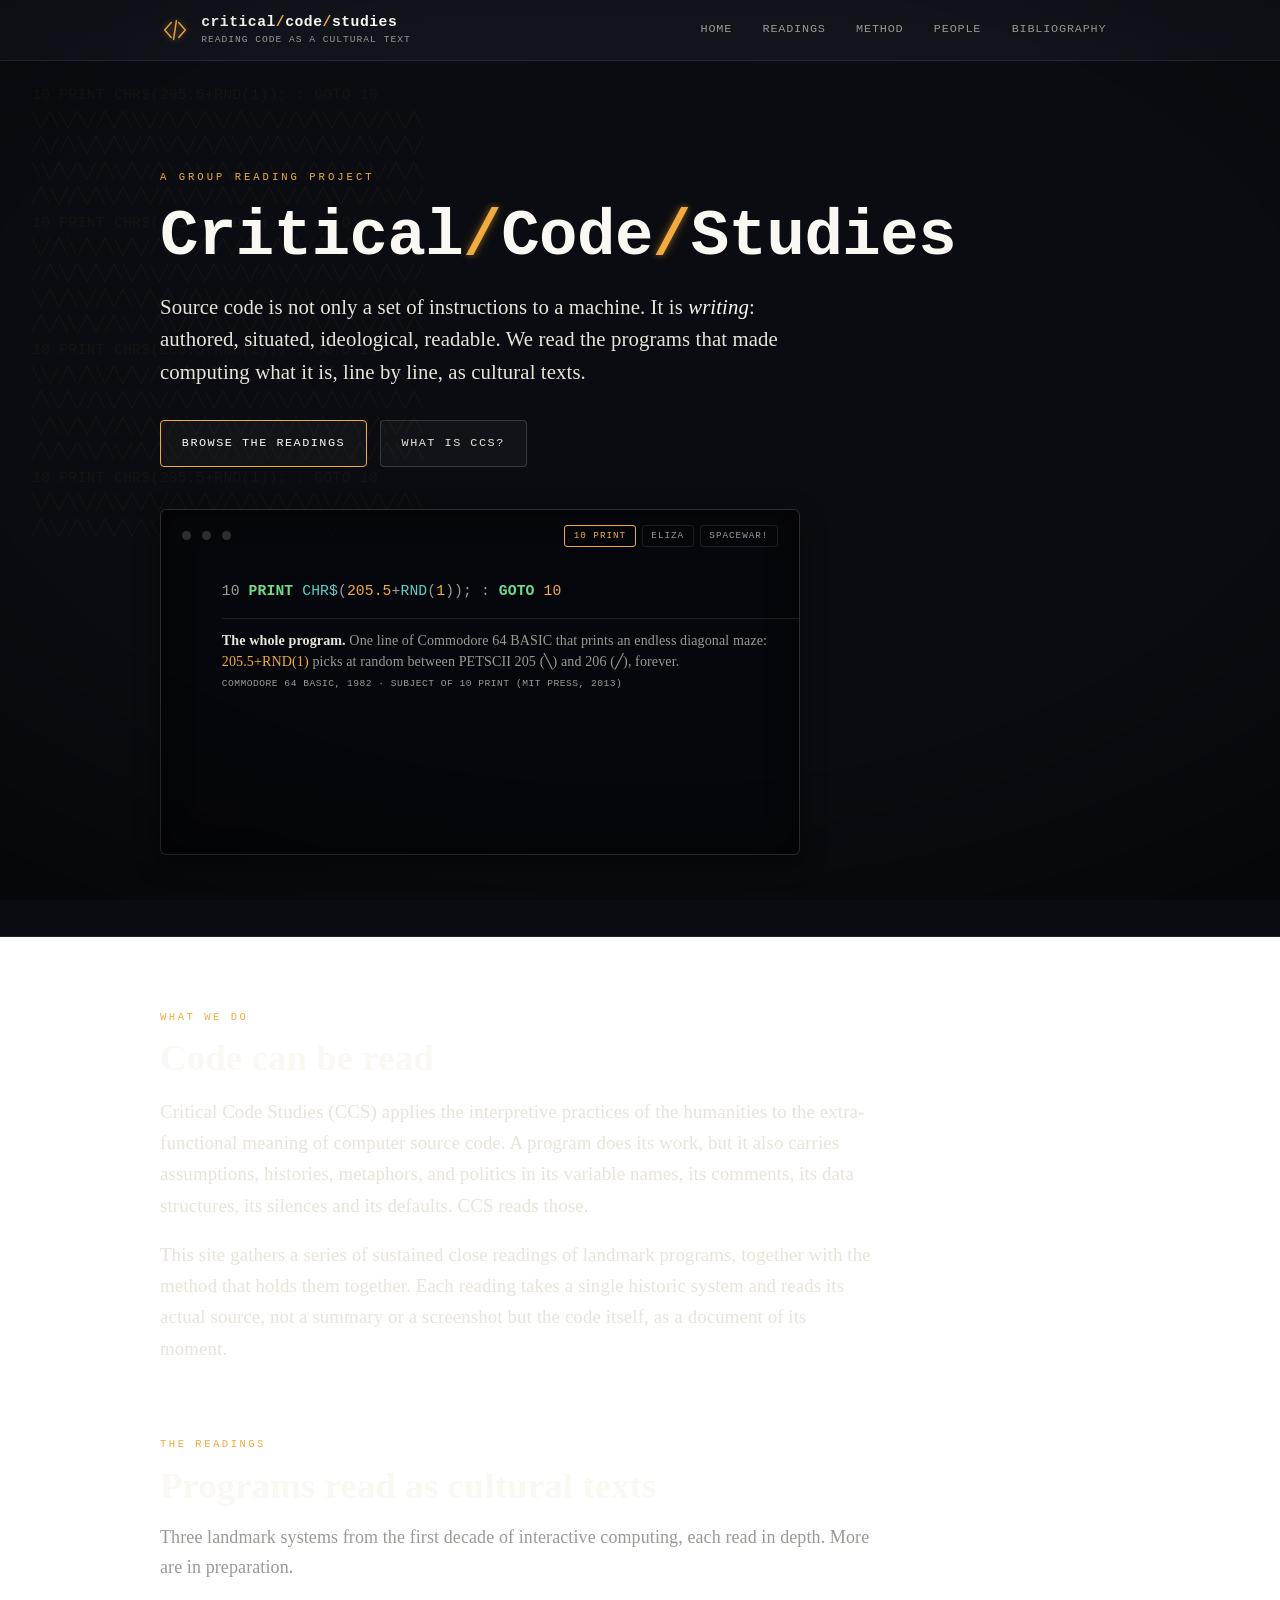
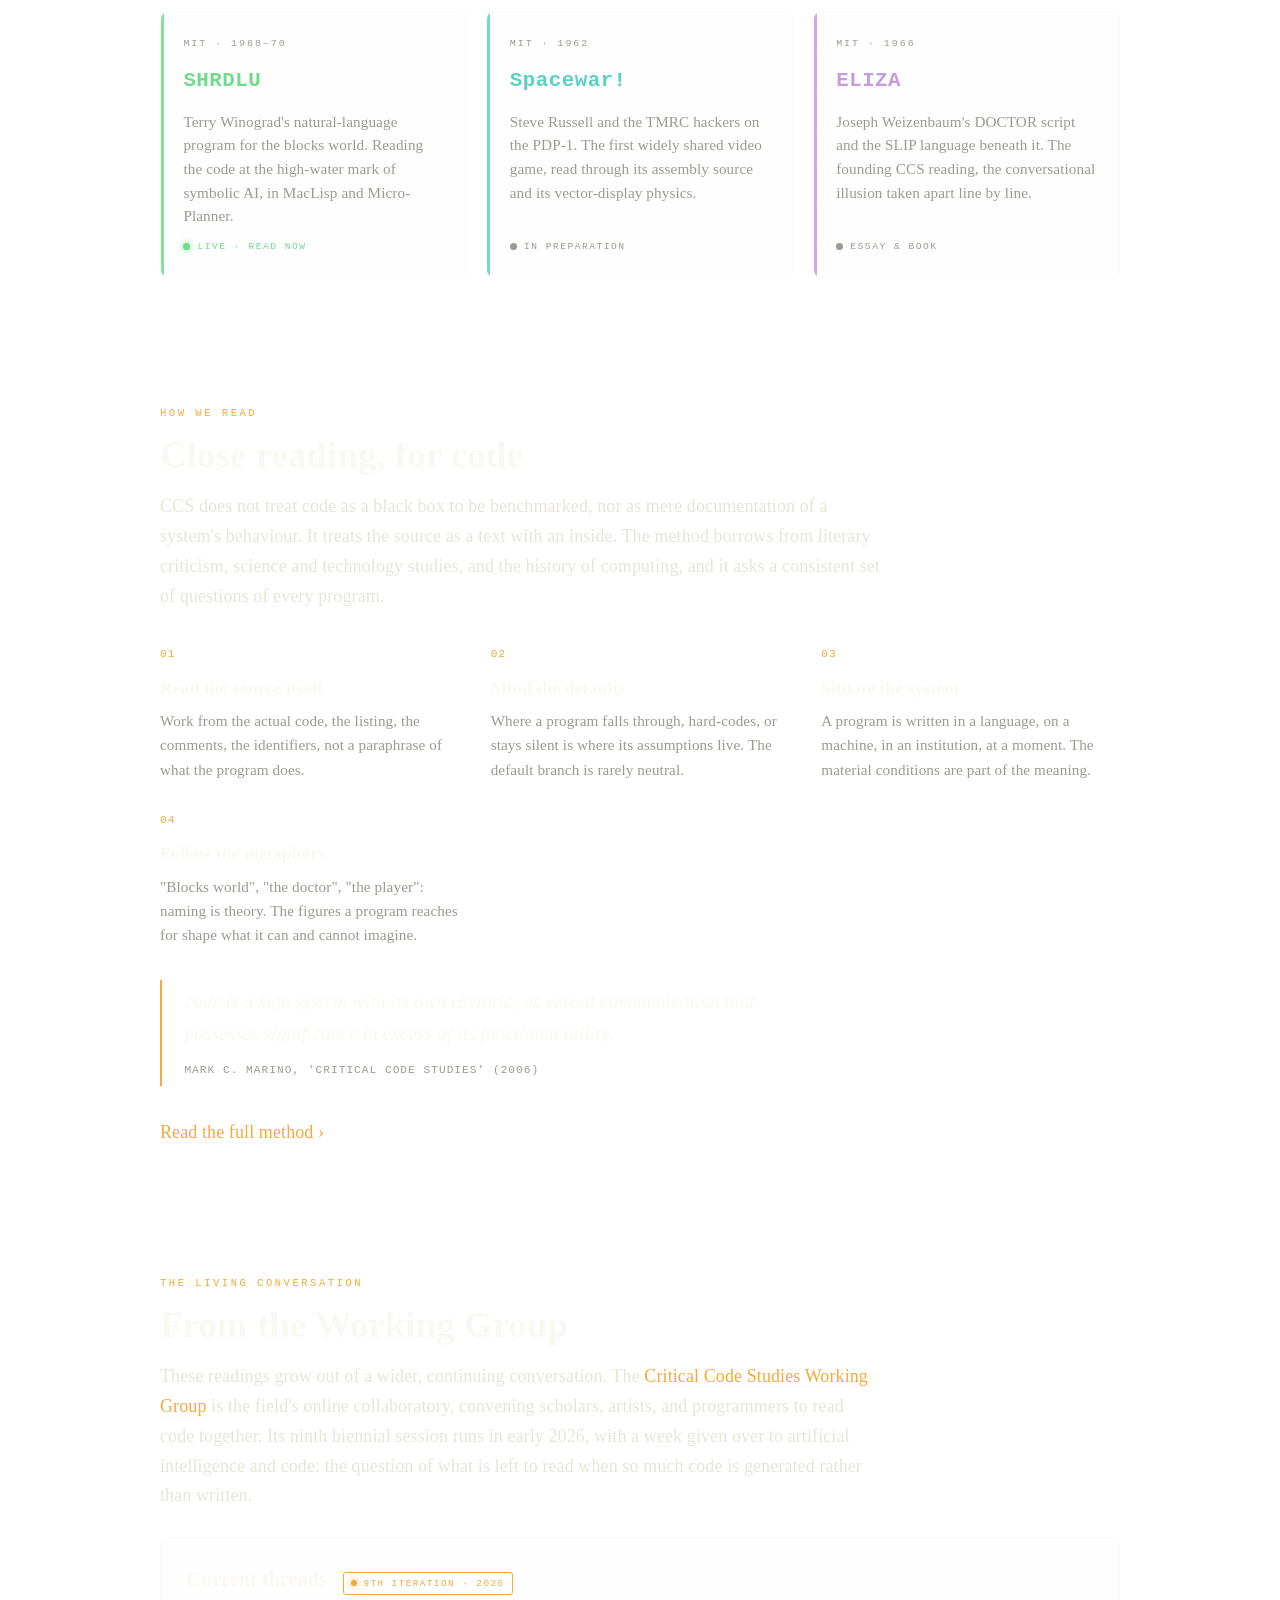
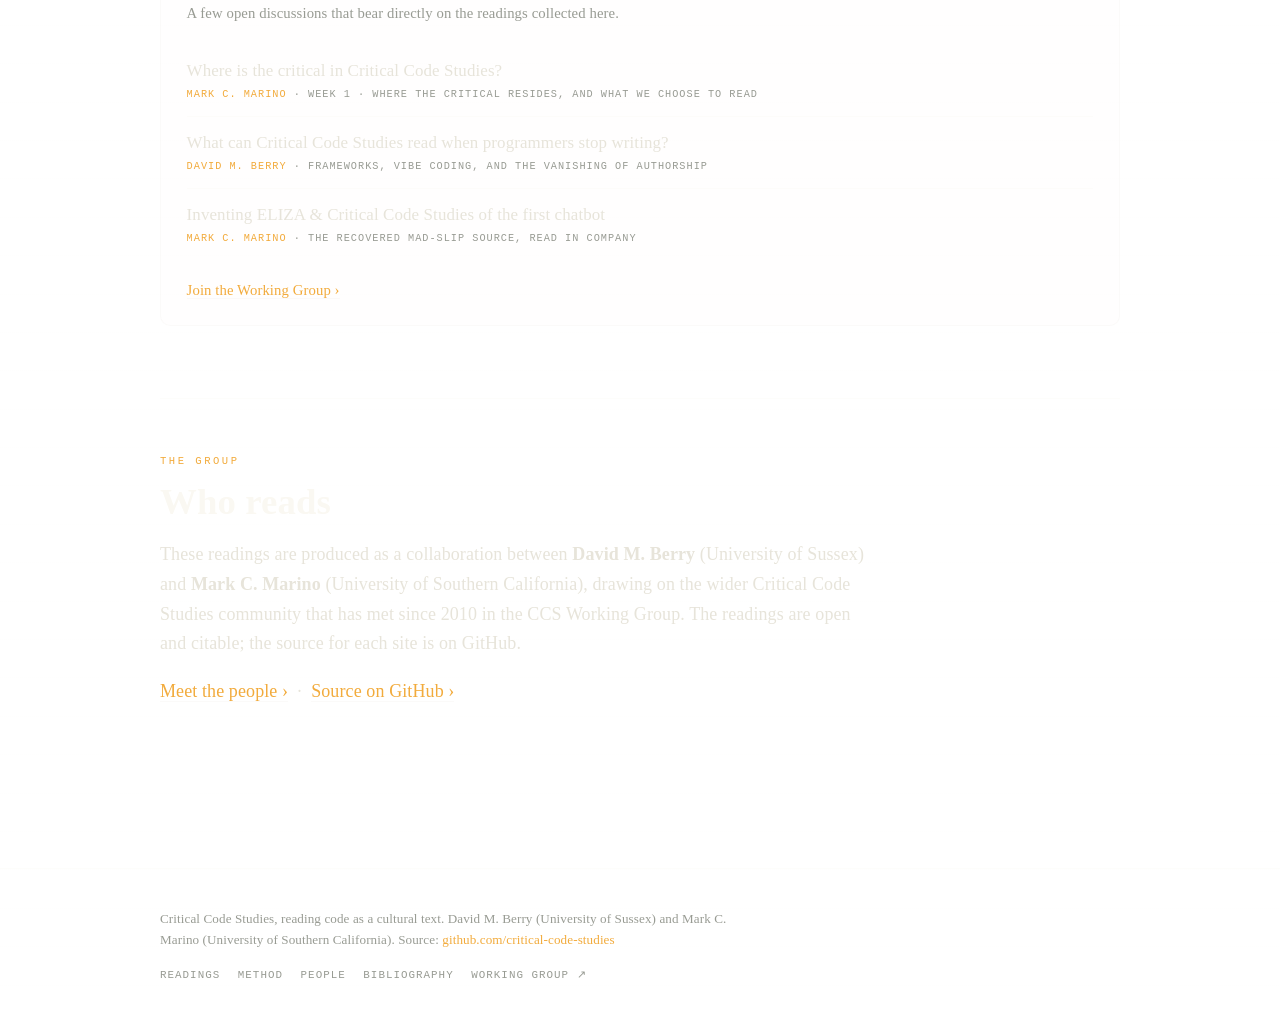
==== commit 443340e3: "Home: delete 'The premise:', drop co-led wording, slide source across codebases - Home h2 'The premi" ====
--- a/index.html
+++ b/index.html
@@ -12,8 +12,8 @@
   <meta property="og:type" content="website">
   <meta property="og:url" content="https://critical-code-studies.github.io/">
   <link rel="preconnect" href="https://fonts.googleapis.com">
-  <link rel="stylesheet" href="assets/css/site.css?v=1">
-  <script src="assets/nav.js" defer></script>
+  <link rel="stylesheet" href="assets/css/site.css?v=2">
+  <script src="assets/nav.js?v=2" defer></script>
 </head>
 <body>
 
@@ -69,12 +69,48 @@
         <a class="btn" href="about.html">What is CCS?</a>
       </div>
 
-      <!-- real source: the complete 10 PRINT program (Commodore 64 BASIC, 1982) -->
-      <figure class="codecard" aria-label="The complete source of the 10 PRINT program">
-        <div class="cc-bar" aria-hidden="true"><i></i><i></i><i></i></div>
-        <pre class="src"><span class="tok-ln">10</span> <span class="tok-kw">PRINT</span> <span class="tok-fn">CHR$</span><span class="tok-op">(</span><span class="tok-num">205.5</span><span class="tok-op">+</span><span class="tok-fn">RND</span><span class="tok-op">(</span><span class="tok-num">1</span><span class="tok-op">));</span> <span class="tok-op">:</span> <span class="tok-kw">GOTO</span> <span class="tok-num">10</span></pre>
-        <figcaption><strong>The whole program.</strong> One line of Commodore 64 BASIC (1982). It prints an endless diagonal maze: <span class="tok-num">205.5+RND(1)</span> picks at random between PETSCII characters 205 (<span style="color:var(--ink)">╲</span>) and 206 (<span style="color:var(--ink)">╱</span>), forever. The subject of <em>10 PRINT</em> (MIT Press, 2013).</figcaption>
-      </figure>
+      <!-- real source from the readings, sliding across codebases -->
+      <div class="codedeck" id="codedeck" aria-label="Source code from the readings">
+        <div class="cc-bar">
+          <i aria-hidden="true" style="width:9px;height:9px;border-radius:50%;background:var(--line);display:inline-block;"></i>
+          <i aria-hidden="true" style="width:9px;height:9px;border-radius:50%;background:var(--line);display:inline-block;"></i>
+          <i aria-hidden="true" style="width:9px;height:9px;border-radius:50%;background:var(--line);display:inline-block;"></i>
+          <div class="cd-tabs" role="tablist" aria-label="Choose a program">
+            <button class="cd-tab is-on" type="button" data-i="0" role="tab" aria-selected="true">10 PRINT</button>
+            <button class="cd-tab" type="button" data-i="1" role="tab" aria-selected="false">ELIZA</button>
+            <button class="cd-tab" type="button" data-i="2" role="tab" aria-selected="false">Spacewar!</button>
+          </div>
+        </div>
+        <div class="codedeck-view">
+          <div class="codedeck-track">
+
+            <figure class="codeslide" aria-label="10 PRINT source">
+<pre class="src"><span class="tok-ln">10</span> <span class="tok-kw">PRINT</span> <span class="tok-fn">CHR$</span><span class="tok-op">(</span><span class="tok-num">205.5</span><span class="tok-op">+</span><span class="tok-fn">RND</span><span class="tok-op">(</span><span class="tok-num">1</span><span class="tok-op">));</span> <span class="tok-op">:</span> <span class="tok-kw">GOTO</span> <span class="tok-num">10</span></pre>
+              <figcaption><strong>The whole program.</strong> One line of Commodore 64 BASIC that prints an endless diagonal maze: <span class="tok-num">205.5+RND(1)</span> picks at random between PETSCII 205 (╲) and 206 (╱), forever.<span class="prov">Commodore 64 BASIC, 1982 · subject of 10 PRINT (MIT Press, 2013)</span></figcaption>
+            </figure>
+
+            <figure class="codeslide" aria-label="ELIZA source">
+<pre class="src"><span class="tok-com">R* * * * * * * * * * SCRIPT ERROR EXIT</span>
+<span class="tok-lbl">NOMATCH(1)</span>  <span class="tok-kw">PRINT COMMENT</span> <span class="tok-str">$PLEASE CONTINUE $</span>
+<span class="tok-lbl">NOMATCH(2)</span>  <span class="tok-kw">PRINT COMMENT</span> <span class="tok-str">$HMMM $</span>
+<span class="tok-lbl">NOMATCH(3)</span>  <span class="tok-kw">PRINT COMMENT</span> <span class="tok-str">$GO ON , PLEASE $</span>
+<span class="tok-lbl">NOMATCH(4)</span>  <span class="tok-kw">PRINT COMMENT</span> <span class="tok-str">$I SEE $</span></pre>
+              <figcaption><strong>The content-free fallback.</strong> When no keyword matches, control reaches <span class="tok-lbl">NOMATCH</span> and prints a canned continuer. The illusion of understanding is manufactured here, in the default branch.<span class="prov">ELIZA (MAD-SLIP), c. 1965 · source: ELIZA Archaeology Project</span></figcaption>
+            </figure>
+
+            <figure class="codeslide" aria-label="Spacewar! source">
+<pre class="src"><span class="tok-kw">define</span>
+<span class="tok-fn">dispt</span> A,Y,B
+    <span class="tok-kw">repeat</span> <span class="tok-num">6</span>, B=B+B   <span class="tok-com">/ shift brightness into the display field</span>
+    <span class="tok-kw">lio</span> Y             <span class="tok-com">/ load the Y coordinate into the IO register</span>
+    <span class="tok-kw">dpy</span>-A+B           <span class="tok-com">/ display one point (X already in the accumulator)</span>
+    <span class="tok-kw">term</span></pre>
+              <figcaption><strong>Display one point.</strong> The <span class="tok-fn">dispt</span> macro loads Y into the IO register, then <span class="tok-kw">dpy</span> lights a single dot. The whole game is points pushed through this, redrawn every pass.<span class="prov">Spacewar! 3.1, 1962 · PDP-1 MACRO assembly</span></figcaption>
+            </figure>
+
+          </div>
+        </div>
+      </div>
     </div>
   </section>
 
@@ -83,7 +119,7 @@
     <!-- ===================== WHAT ===================== -->
     <section class="section lede" id="what">
       <span class="kicker">What we do</span>
-      <h2>The premise: code can be read</h2>
+      <h2>Code can be read</h2>
       <p>Critical Code Studies (CCS) applies the interpretive practices of the humanities to the extra-functional meaning of computer source code. A program does its work, but it also carries assumptions, histories, metaphors, and politics in its variable names, its comments, its data structures, its silences and its defaults. CCS reads those.</p>
       <p>This site gathers a series of sustained close readings of landmark programs, together with the method that holds them together. Each reading takes a single historic system and reads its actual source, not a summary or a screenshot but the code itself, as a document of its moment.</p>
     </section>
@@ -203,7 +239,7 @@
     <section class="section" id="about">
       <span class="kicker">The group</span>
       <h2>Who reads</h2>
-      <p>These readings are produced as a collaboration, co-led by <strong>David M. Berry</strong> (University of Sussex) and <strong>Mark C. Marino</strong> (University of Southern California), drawing on the wider Critical Code Studies community that has met since 2010 in the CCS Working Group. The readings are open and citable; the source for each site is on GitHub.</p>
+      <p>These readings are produced as a collaboration between <strong>David M. Berry</strong> (University of Sussex) and <strong>Mark C. Marino</strong> (University of Southern California), drawing on the wider Critical Code Studies community that has met since 2010 in the CCS Working Group. The readings are open and citable; the source for each site is on GitHub.</p>
       <p><a href="people.html">Meet the people &rsaquo;</a> &nbsp;·&nbsp; <a href="https://github.com/critical-code-studies">Source on GitHub &rsaquo;</a></p>
     </section>
 
@@ -211,7 +247,7 @@
 
   <footer class="site-footer">
     <div class="wrap">
-      <p class="micro">Critical Code Studies, reading code as a cultural text. Co-led by David M. Berry (University of Sussex) and Mark C. Marino (University of Southern California). Source: <a href="https://github.com/critical-code-studies">github.com/critical-code-studies</a></p>
+      <p class="micro">Critical Code Studies, reading code as a cultural text. David M. Berry (University of Sussex) and Mark C. Marino (University of Southern California). Source: <a href="https://github.com/critical-code-studies">github.com/critical-code-studies</a></p>
       <nav class="footer-nav">
         <a href="readings.html">Readings</a>
         <a href="about.html">Method</a>
--- a/assets/css/site.css
+++ b/assets/css/site.css
@@ -213,6 +213,36 @@
   color: var(--ink-dim); border-top: 1px solid var(--line-soft); padding-top: 0.7rem;
 }
 .codecard figcaption strong { color: var(--ink); font-weight: 600; }
+.tok-str { color: var(--eliza); }                      /* string literal ($...$) */
+.tok-lbl { color: var(--green); }                      /* assembly label */
+
+/* ---------- code deck: slide across the readings' source ---------- */
+.codedeck {
+  position: relative; margin-top: 2.6rem; max-width: 640px;
+  background: rgba(5,6,10,0.7); border: 1px solid var(--line);
+  border-radius: 6px; padding: 0.95rem 0 0;
+  box-shadow: inset 0 0 30px rgba(0,0,0,0.55), 0 8px 26px rgba(0,0,0,0.4);
+}
+.codedeck .cc-bar { display: flex; align-items: center; gap: 0.7rem; margin: 0 1.3rem 0.9rem; }
+.cd-tabs { display: flex; gap: 0.35rem; margin-left: auto; flex-wrap: wrap; }
+.cd-tab {
+  font-family: var(--mono); font-size: 0.58rem; letter-spacing: 1px; text-transform: uppercase;
+  color: var(--ink-dim); background: transparent; border: 1px solid var(--line-soft);
+  border-radius: 3px; padding: 0.28rem 0.55rem; cursor: pointer; transition: all 0.18s ease;
+}
+.cd-tab:hover { color: var(--ink); border-color: var(--line); }
+.cd-tab.is-on { color: var(--beam); border-color: var(--beam); }
+.codedeck-view { overflow: hidden; }
+.codedeck-track { display: flex; transition: transform 0.5s cubic-bezier(0.5, 0, 0.2, 1); }
+@media (prefers-reduced-motion: reduce) { .codedeck-track { transition: none; } }
+.codeslide { flex: 0 0 100%; min-width: 0; padding: 0 1.3rem 1.2rem; }
+.codeslide pre.src { margin: 0; white-space: pre; overflow-x: auto; font-size: 0.92rem; line-height: 1.7; color: var(--ink); }
+.codeslide figcaption {
+  margin: 0.85rem 0 0; font-family: var(--serif); font-size: 0.88rem; line-height: 1.5;
+  color: var(--ink-dim); border-top: 1px solid var(--line-soft); padding-top: 0.7rem;
+}
+.codeslide figcaption strong { color: var(--ink); font-weight: 600; }
+.codeslide figcaption .prov { display: block; margin-top: 0.3rem; font-family: var(--mono); font-size: 0.6rem; letter-spacing: 0.5px; text-transform: uppercase; color: var(--ink-dim); }
 
 /* ---------- sections ---------- */
 main { padding: clamp(3rem, 8vh, 5rem) 0; }
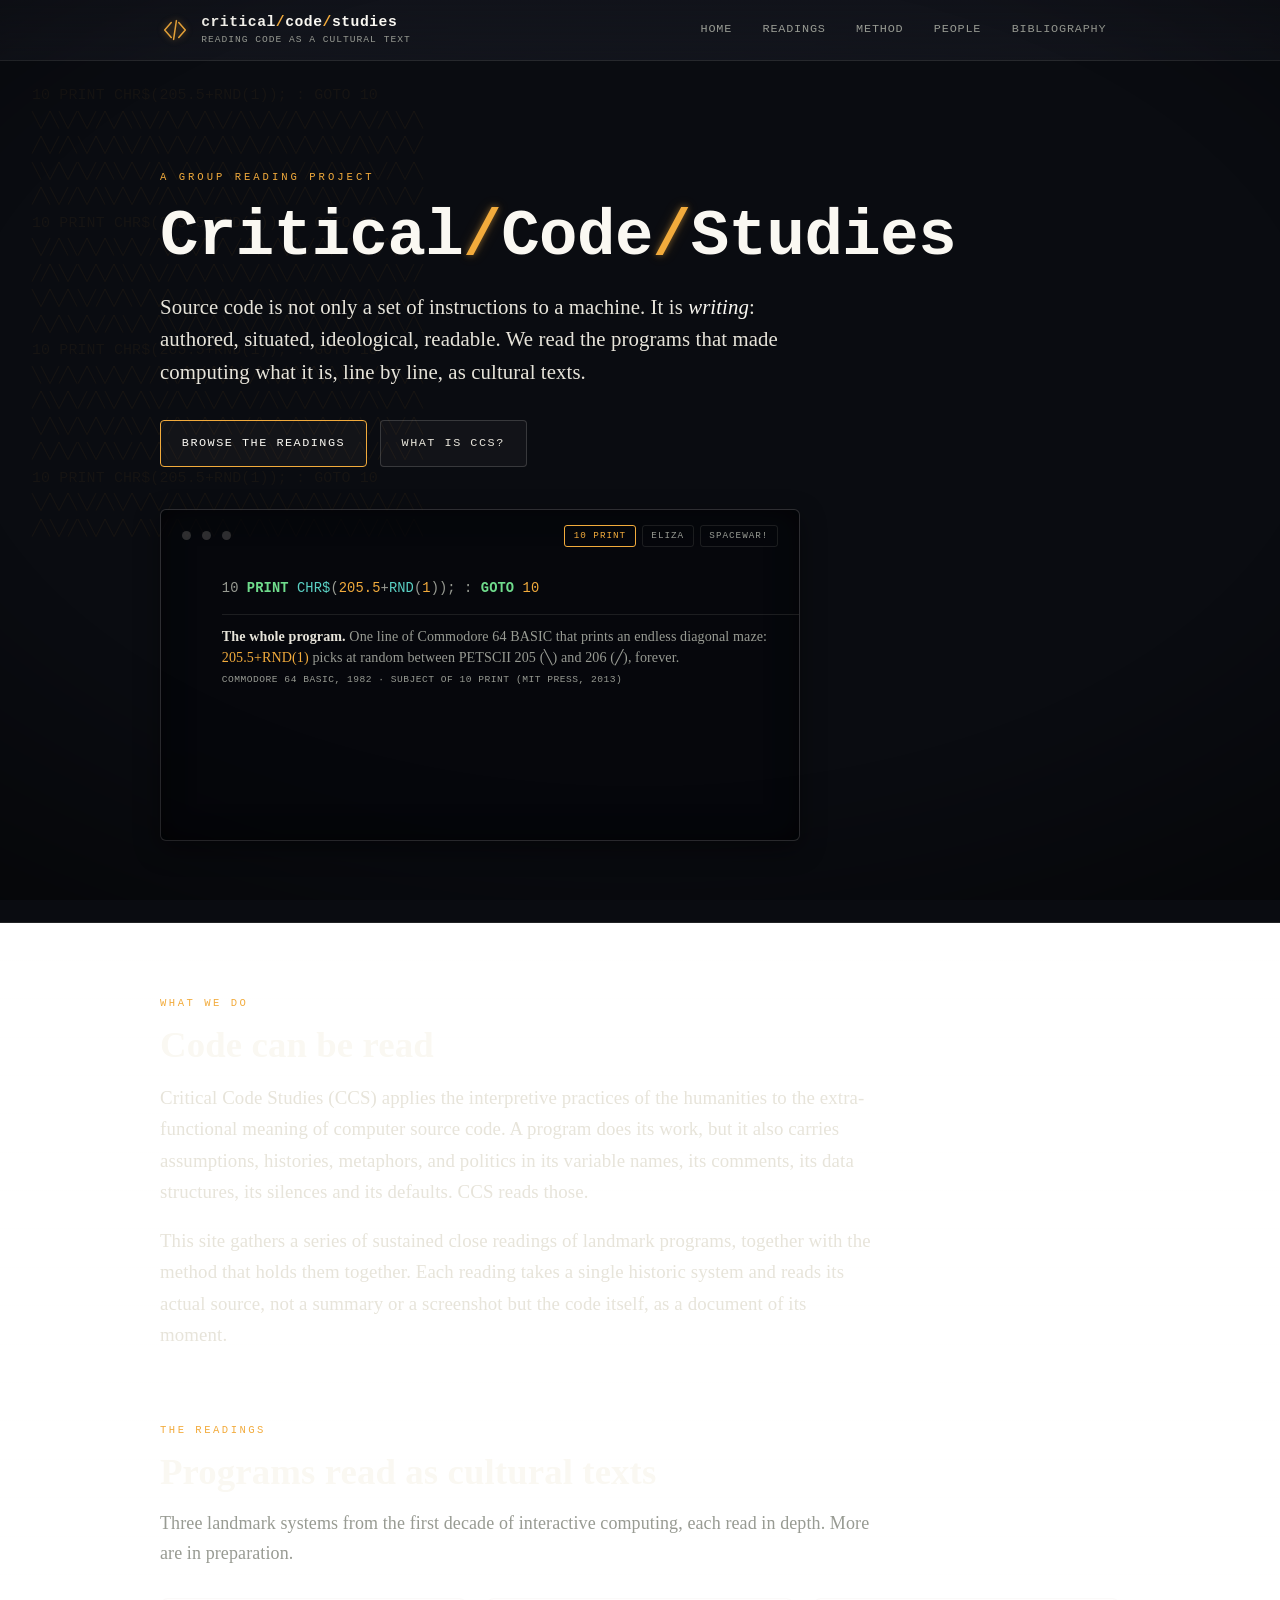
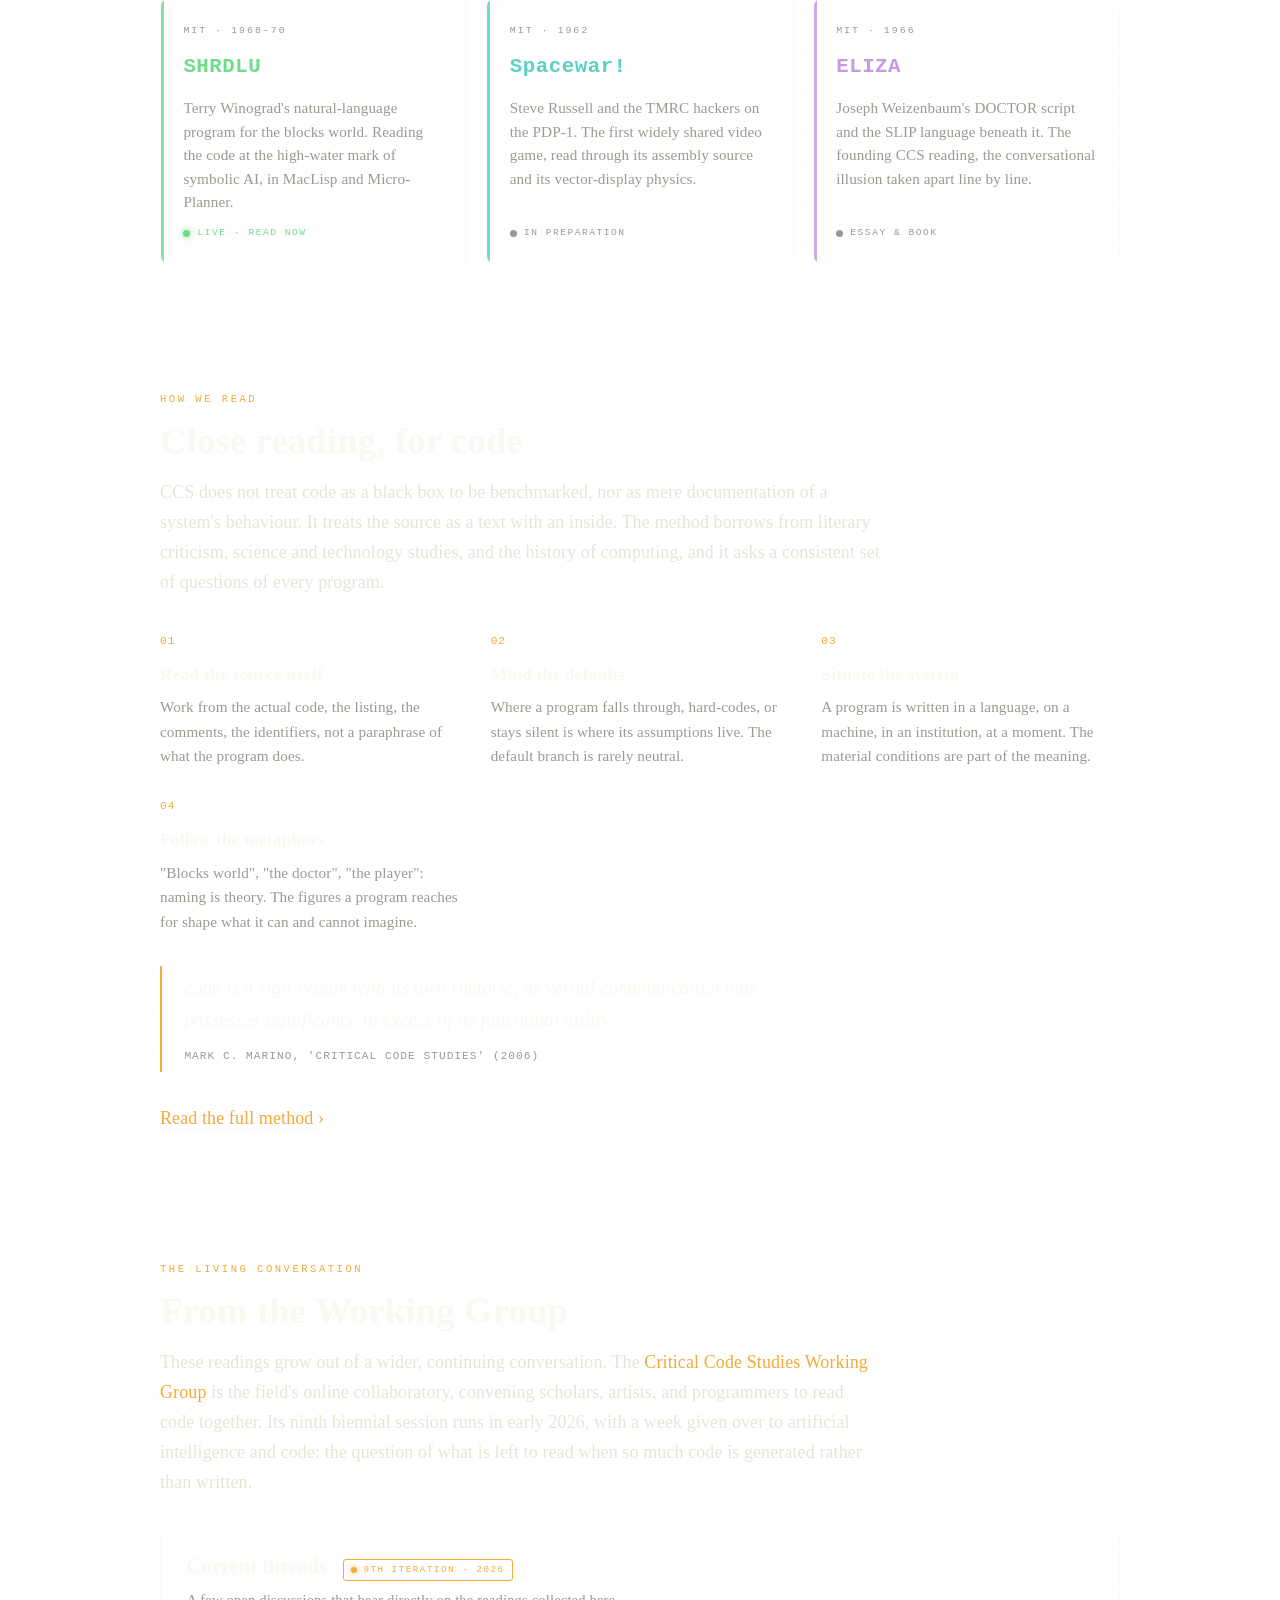
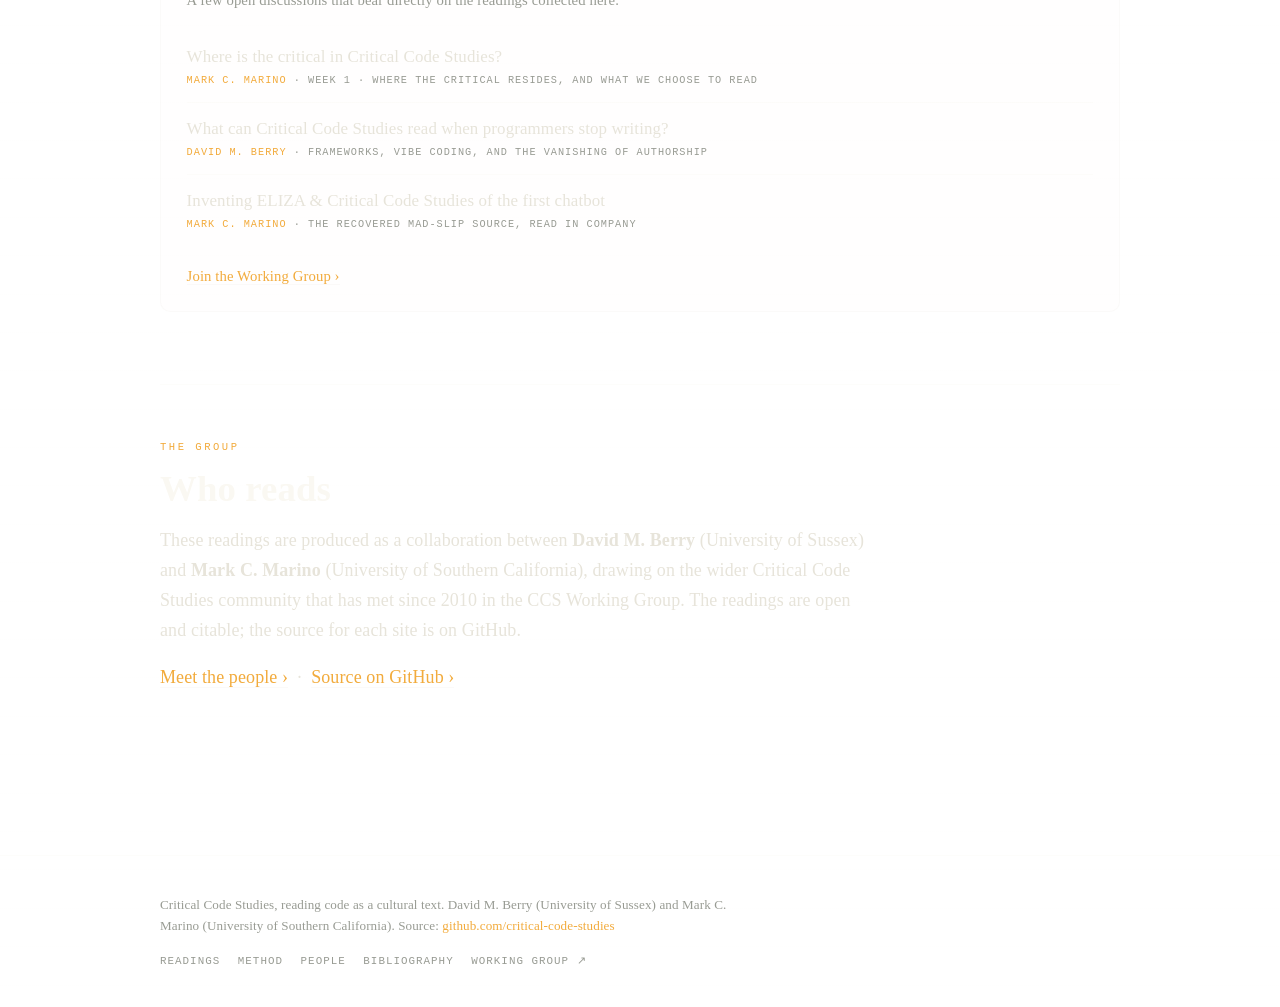
==== commit 22197acb: "Fix code deck slide sizing (ELIZA/Spacewar overflow) Slides were flex:0 0 100% and sized to their wi" ====
--- a/index.html
+++ b/index.html
@@ -12,8 +12,8 @@
   <meta property="og:type" content="website">
   <meta property="og:url" content="https://critical-code-studies.github.io/">
   <link rel="preconnect" href="https://fonts.googleapis.com">
-  <link rel="stylesheet" href="assets/css/site.css?v=2">
-  <script src="assets/nav.js?v=2" defer></script>
+  <link rel="stylesheet" href="assets/css/site.css?v=4">
+  <script src="assets/nav.js?v=4" defer></script>
 </head>
 <body>
 
--- a/assets/css/site.css
+++ b/assets/css/site.css
@@ -232,11 +232,11 @@
 }
 .cd-tab:hover { color: var(--ink); border-color: var(--line); }
 .cd-tab.is-on { color: var(--beam); border-color: var(--beam); }
-.codedeck-view { overflow: hidden; }
-.codedeck-track { display: flex; transition: transform 0.5s cubic-bezier(0.5, 0, 0.2, 1); }
+.codedeck-view { overflow: hidden; cursor: pointer; }
+.codedeck-track { white-space: nowrap; font-size: 0; transition: transform 0.5s cubic-bezier(0.5, 0, 0.2, 1); }
 @media (prefers-reduced-motion: reduce) { .codedeck-track { transition: none; } }
-.codeslide { flex: 0 0 100%; min-width: 0; padding: 0 1.3rem 1.2rem; }
-.codeslide pre.src { margin: 0; white-space: pre; overflow-x: auto; font-size: 0.92rem; line-height: 1.7; color: var(--ink); }
+.codeslide { display: inline-block; width: 100%; vertical-align: top; white-space: normal; font-size: 1rem; padding: 0 1.3rem 1.2rem; }
+.codeslide pre.src { margin: 0; white-space: pre; overflow-x: auto; font-size: 0.86rem; line-height: 1.7; color: var(--ink); }
 .codeslide figcaption {
   margin: 0.85rem 0 0; font-family: var(--serif); font-size: 0.88rem; line-height: 1.5;
   color: var(--ink-dim); border-top: 1px solid var(--line-soft); padding-top: 0.7rem;
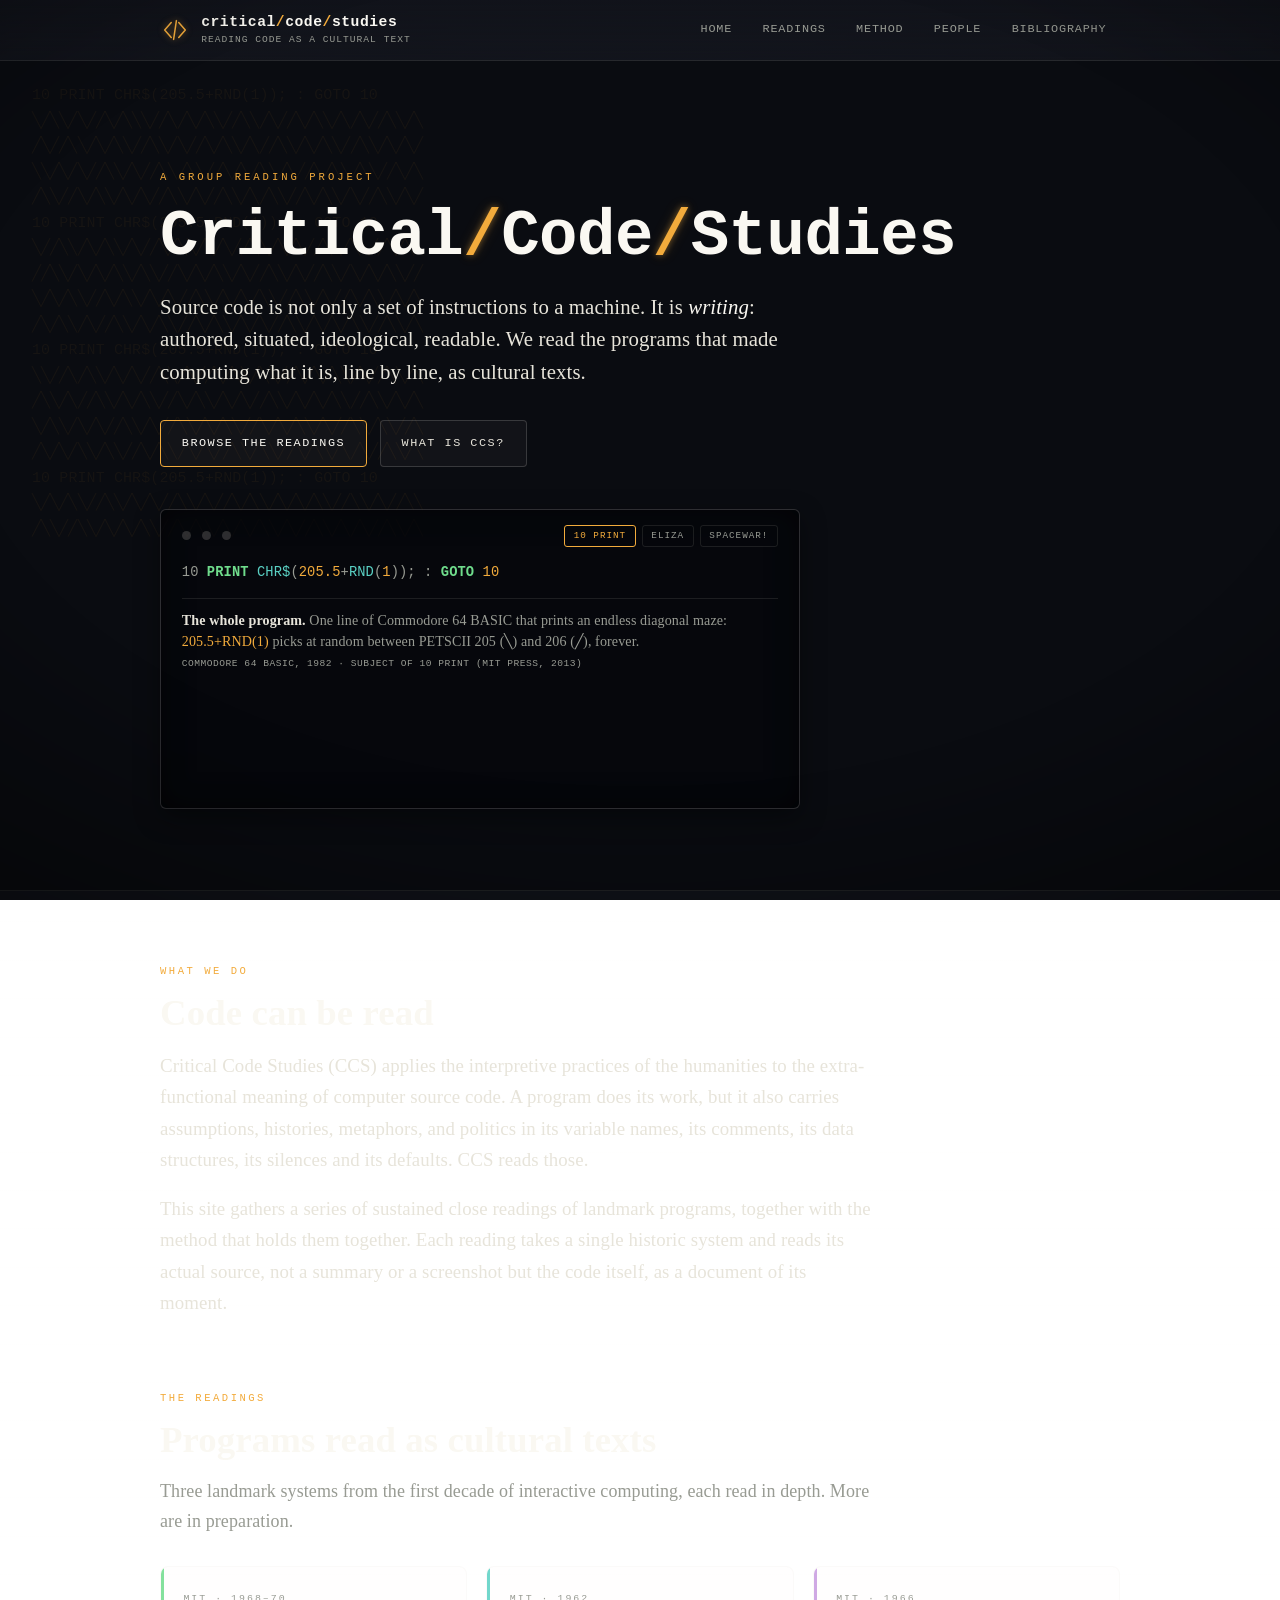
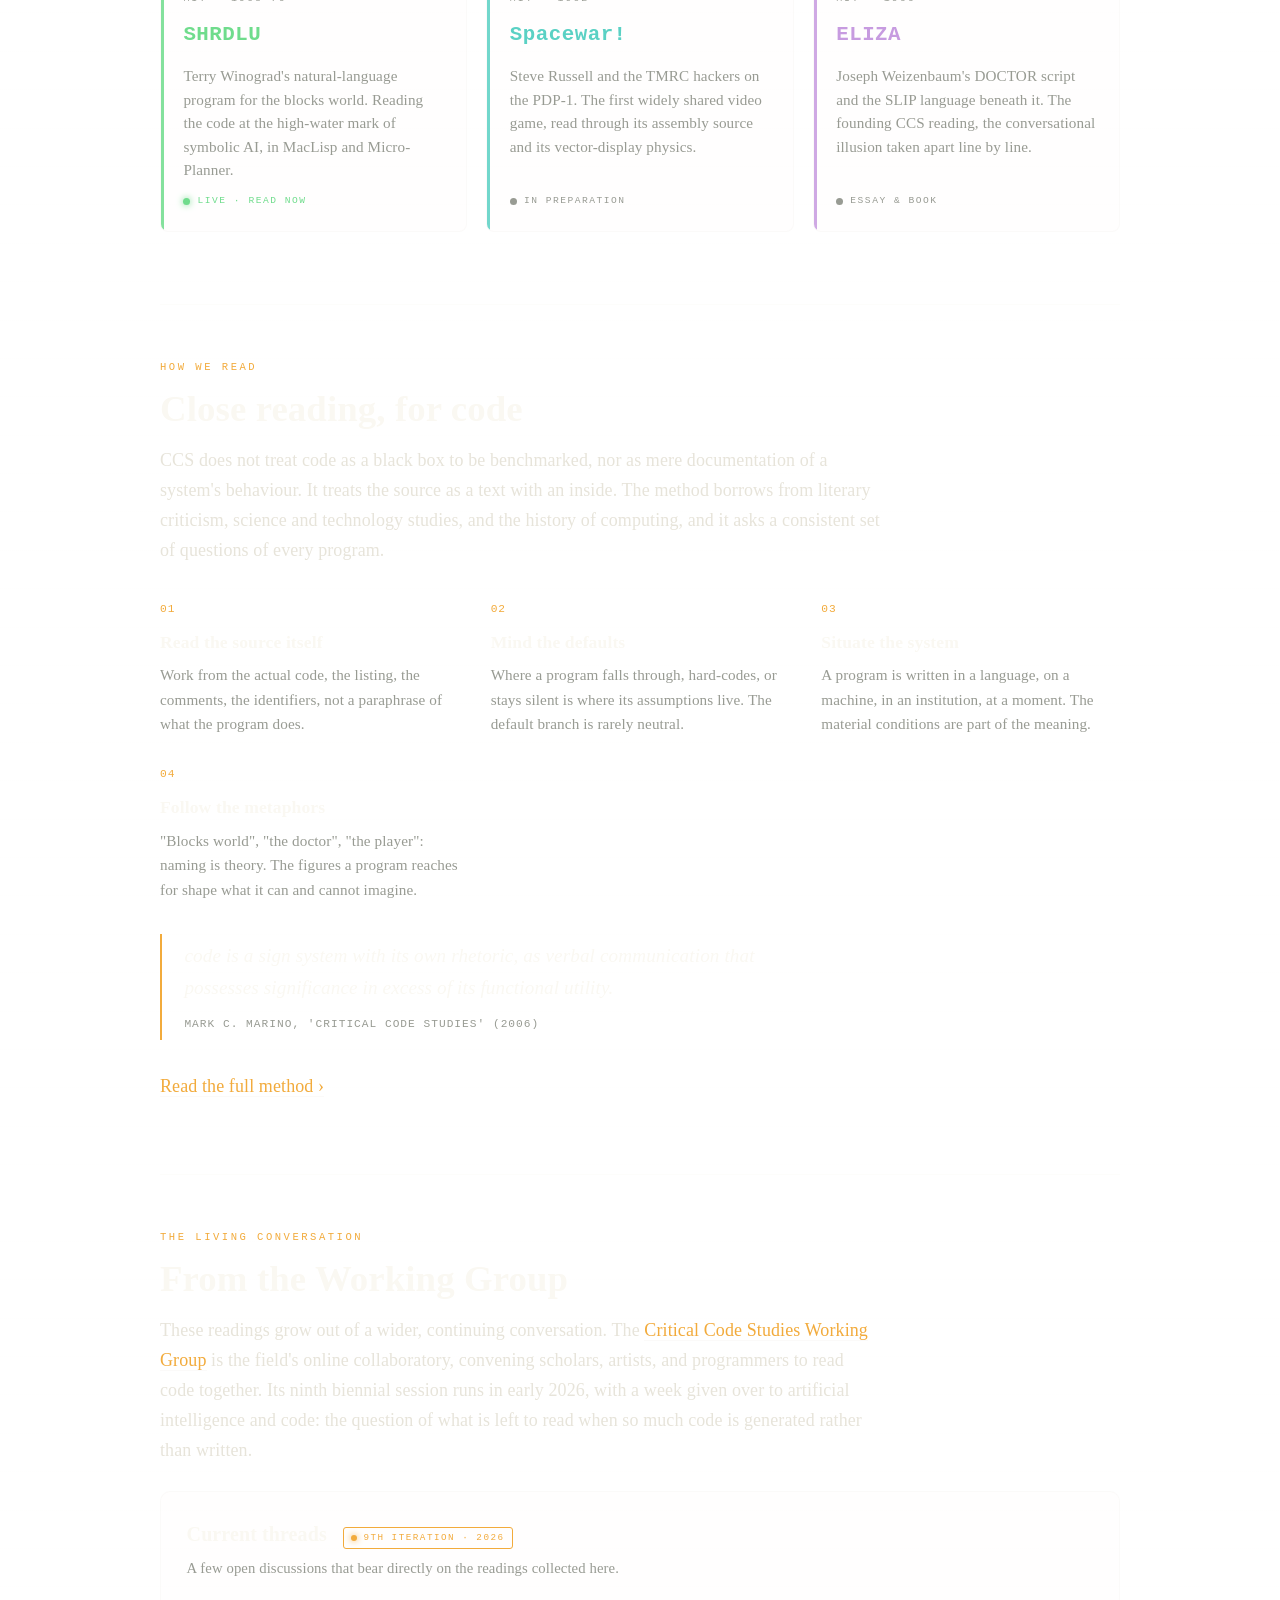
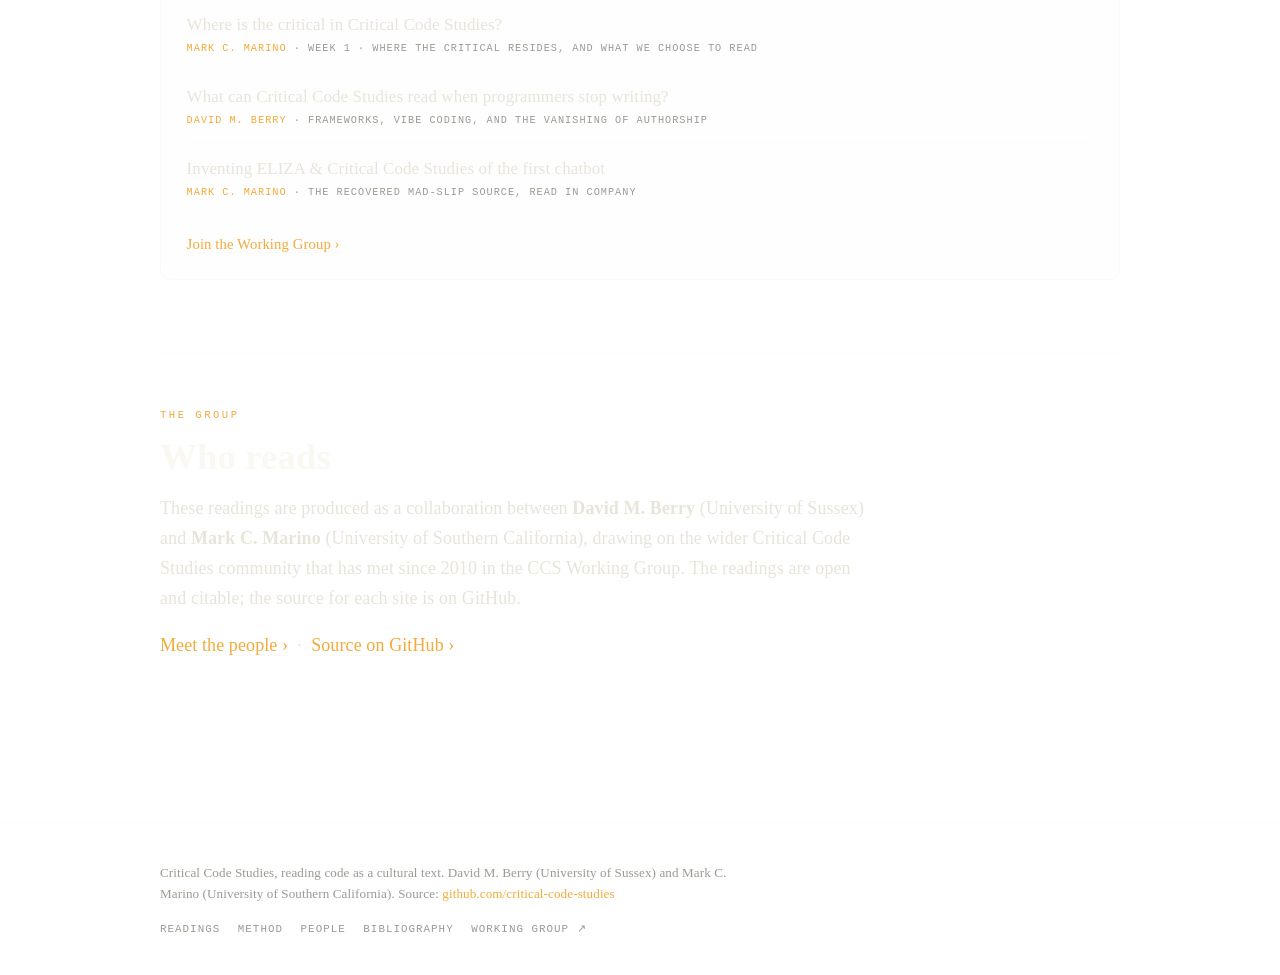
==== commit 774de0ac: "Fix code deck: reset figure margin (the real cause of the bleed) The slides are <figure> elements, w" ====
--- a/index.html
+++ b/index.html
@@ -12,8 +12,8 @@
   <meta property="og:type" content="website">
   <meta property="og:url" content="https://critical-code-studies.github.io/">
   <link rel="preconnect" href="https://fonts.googleapis.com">
-  <link rel="stylesheet" href="assets/css/site.css?v=4">
-  <script src="assets/nav.js?v=4" defer></script>
+  <link rel="stylesheet" href="assets/css/site.css?v=5">
+  <script src="assets/nav.js?v=5" defer></script>
 </head>
 <body>
 
--- a/assets/css/site.css
+++ b/assets/css/site.css
@@ -235,7 +235,7 @@
 .codedeck-view { overflow: hidden; cursor: pointer; }
 .codedeck-track { white-space: nowrap; font-size: 0; transition: transform 0.5s cubic-bezier(0.5, 0, 0.2, 1); }
 @media (prefers-reduced-motion: reduce) { .codedeck-track { transition: none; } }
-.codeslide { display: inline-block; width: 100%; vertical-align: top; white-space: normal; font-size: 1rem; padding: 0 1.3rem 1.2rem; }
+.codeslide { display: inline-block; width: 100%; margin: 0; vertical-align: top; white-space: normal; font-size: 1rem; padding: 0 1.3rem 1.2rem; }
 .codeslide pre.src { margin: 0; white-space: pre; overflow-x: auto; font-size: 0.86rem; line-height: 1.7; color: var(--ink); }
 .codeslide figcaption {
   margin: 0.85rem 0 0; font-family: var(--serif); font-size: 0.88rem; line-height: 1.5;
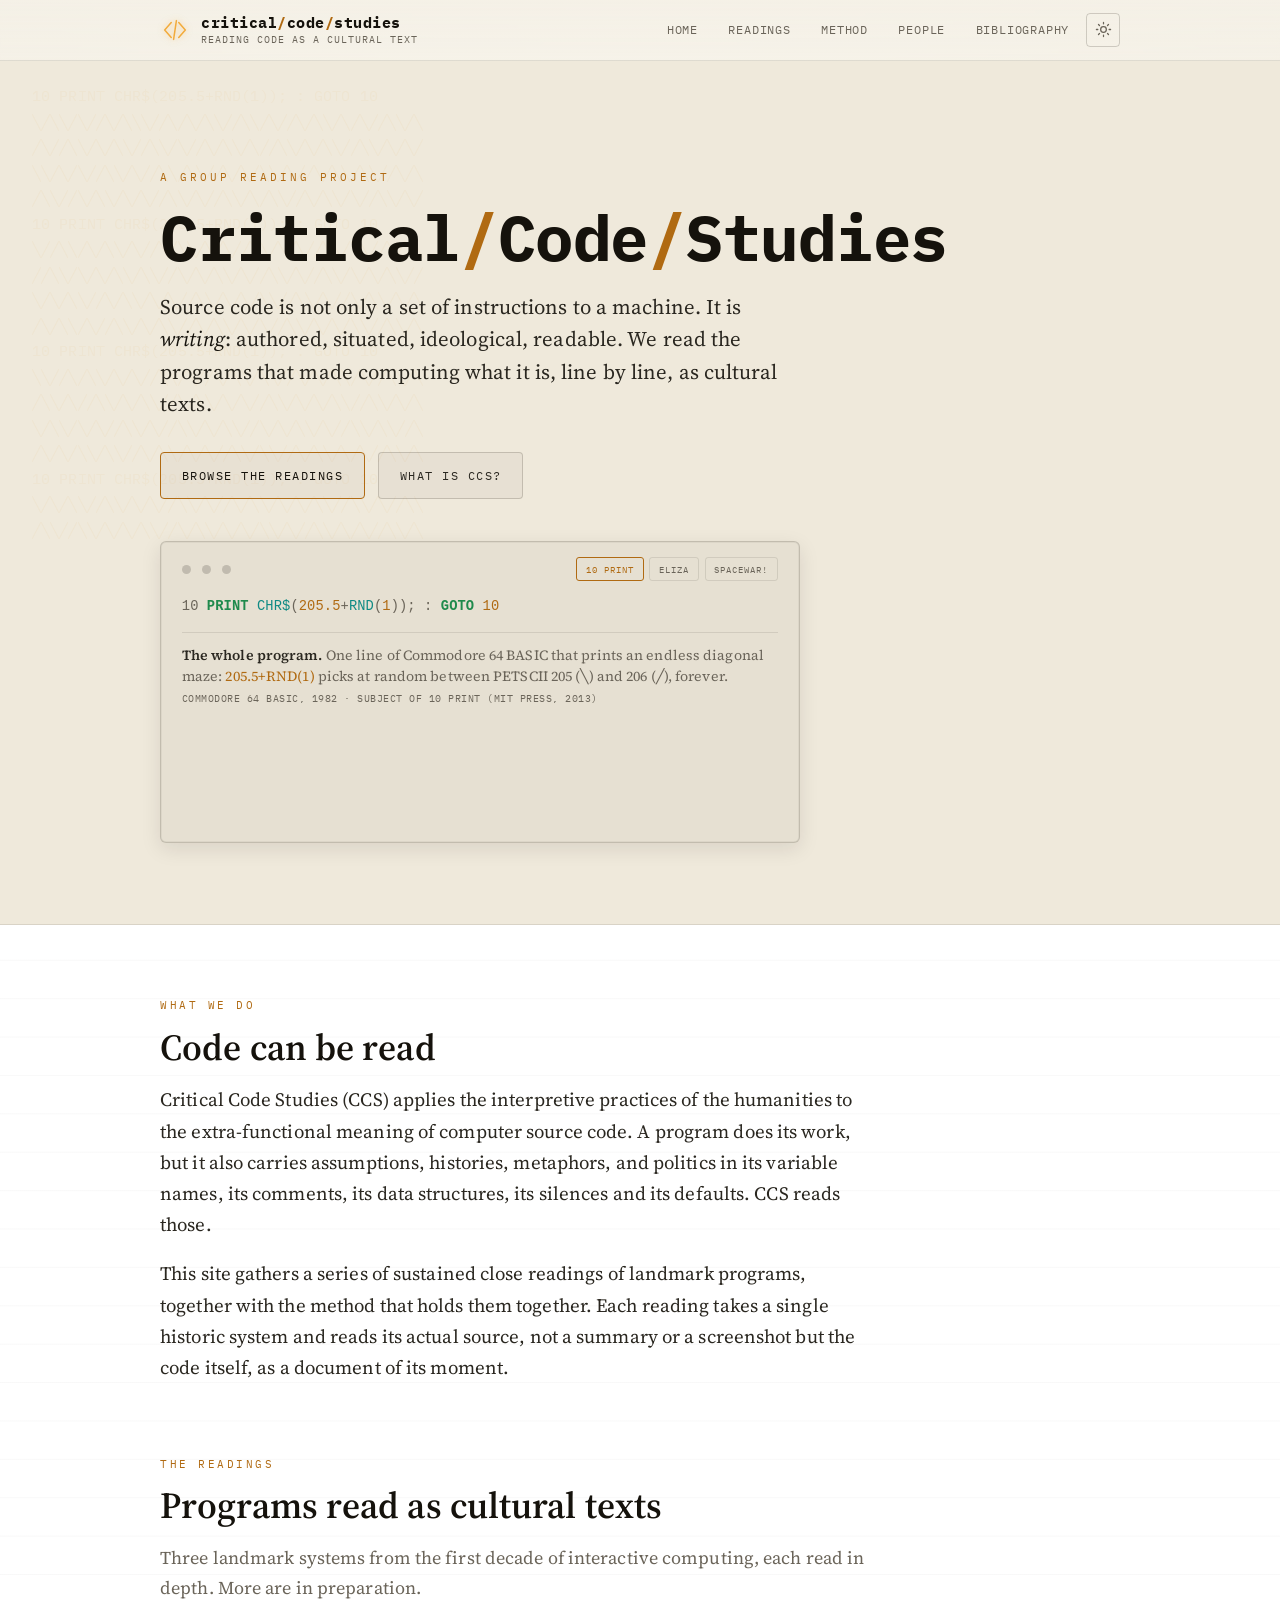
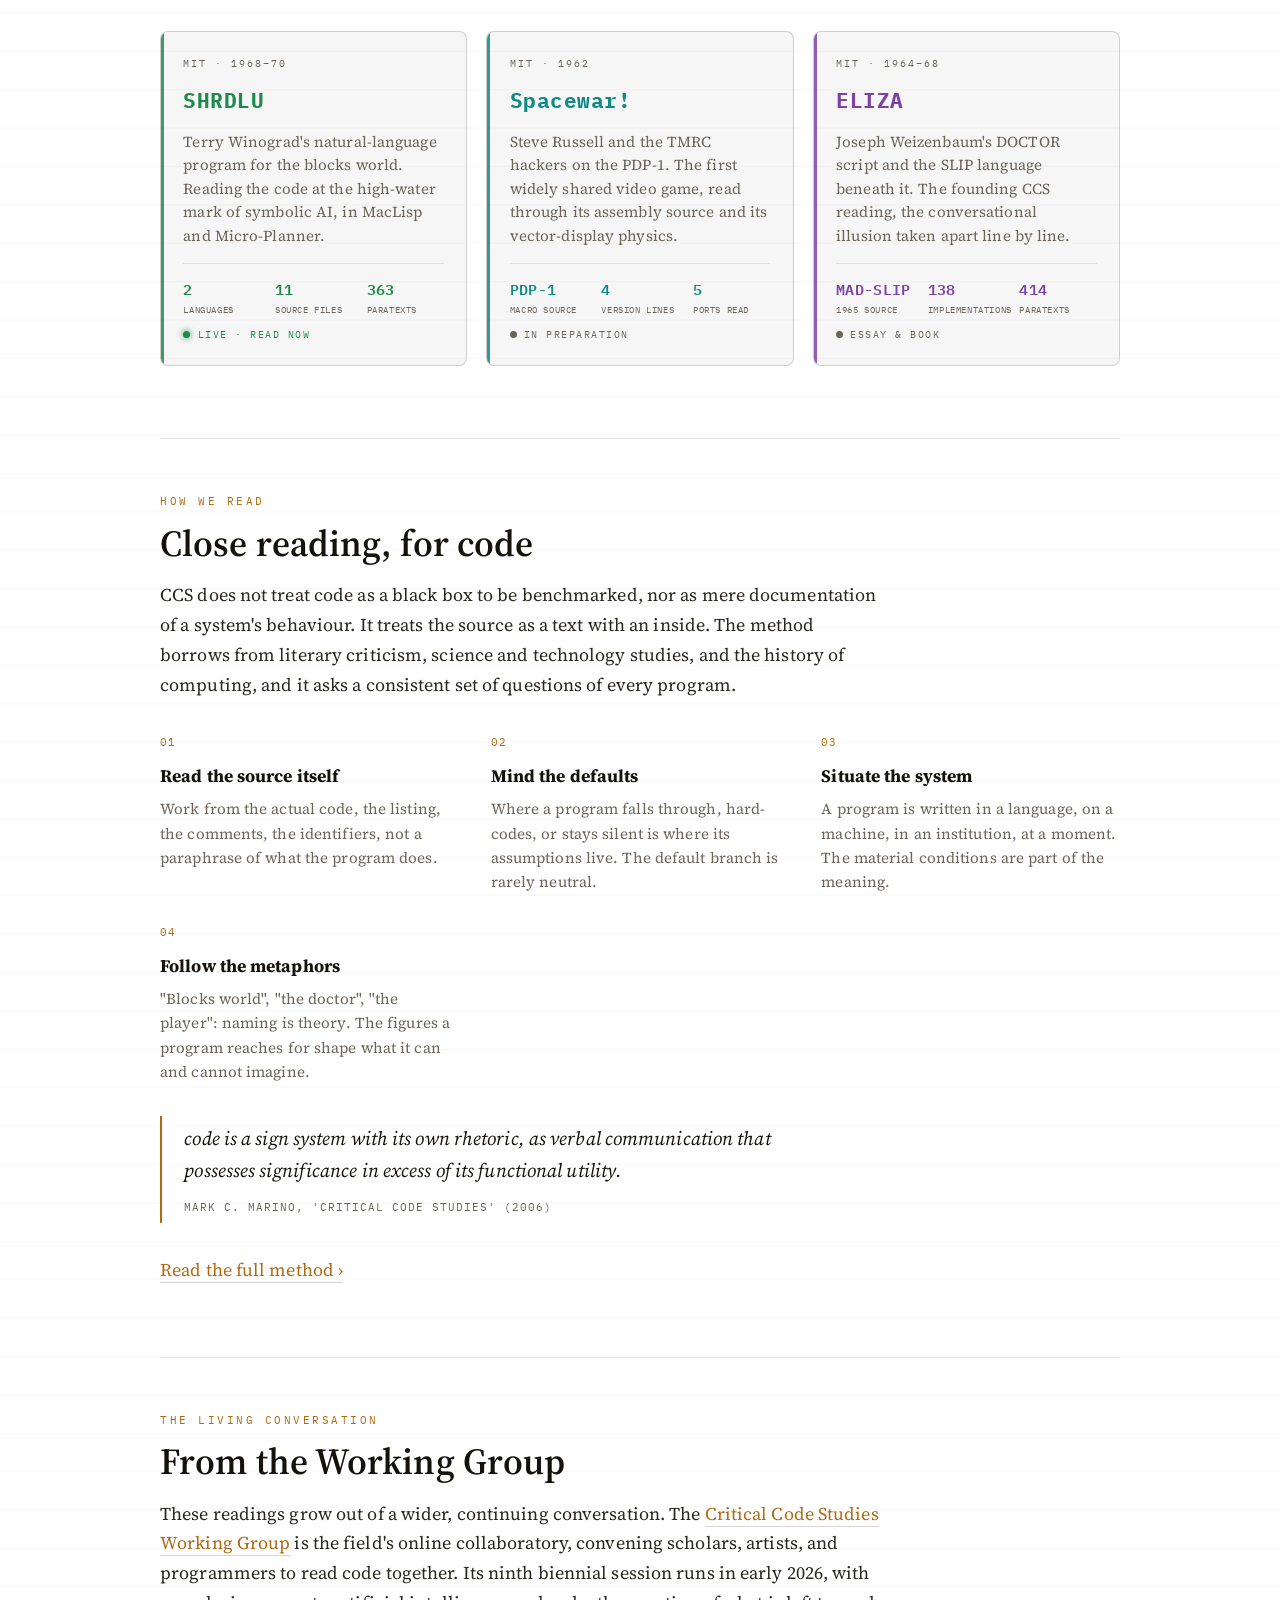
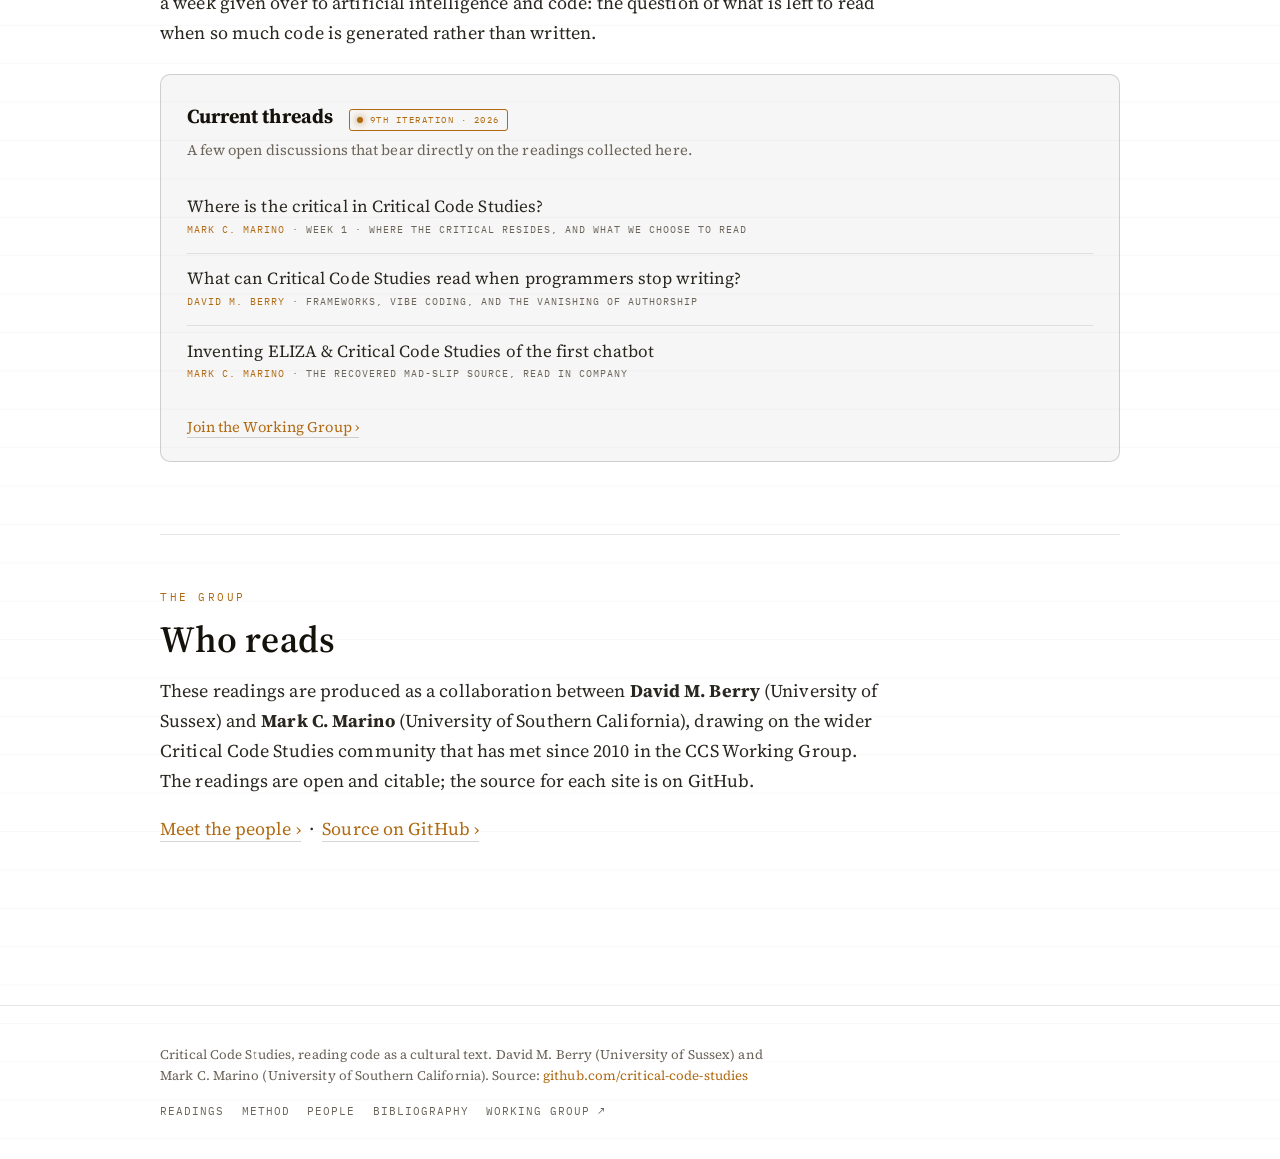
==== commit 87eee6e5: "Light/dark toggle, Source Serif 4 and IBM Plex Mono, reveal and reading stat rows (v0.3.0)" ====
--- a/index.html
+++ b/index.html
@@ -6,14 +6,18 @@
   <title>Critical Code Studies · Reading code as a cultural text</title>
   <meta name="description" content="Critical Code Studies reads software source code as a cultural text. Close readings of the programs that shaped computing (Spacewar! 1962, ELIZA 1966, SHRDLU 1968–70), and the method behind them.">
   <link rel="icon" type="image/svg+xml" href="assets/favicon.svg">
-  <meta name="theme-color" content="#11131a">
+  <meta name="theme-color" content="#f4f0e6" media="(prefers-color-scheme: light)">
+  <meta name="theme-color" content="#11131a" media="(prefers-color-scheme: dark)">
   <meta property="og:title" content="Critical Code Studies">
   <meta property="og:description" content="Reading software source code as a cultural text. Close readings of the programs that shaped computing.">
   <meta property="og:type" content="website">
   <meta property="og:url" content="https://critical-code-studies.github.io/">
+  <script>(function(){try{var t=localStorage.getItem('ccs-theme');if(t==='light'||t==='dark')document.documentElement.setAttribute('data-theme',t);}catch(e){}})();</script>
   <link rel="preconnect" href="https://fonts.googleapis.com">
-  <link rel="stylesheet" href="assets/css/site.css?v=5">
-  <script src="assets/nav.js?v=5" defer></script>
+  <link rel="preconnect" href="https://fonts.gstatic.com" crossorigin>
+  <link rel="stylesheet" href="https://fonts.googleapis.com/css2?family=IBM+Plex+Mono:wght@400;600;700&family=Source+Serif+4:ital,opsz,wght@0,8..60,400;0,8..60,600;1,8..60,400&display=swap">
+  <link rel="stylesheet" href="assets/css/site.css?v=6">
+  <script src="assets/nav.js?v=6" defer></script>
 </head>
 <body>
 
@@ -33,6 +37,10 @@
         <a class="nav-top nav-direct" href="about.html">Method</a>
         <a class="nav-top nav-direct" href="people.html">People</a>
         <a class="nav-top nav-direct" href="bibliography.html">Bibliography</a>
+        <button class="theme-toggle" type="button" aria-label="Toggle light and dark theme" title="Toggle light and dark theme">
+          <svg class="icon-moon" viewBox="0 0 24 24" fill="none" stroke="currentColor" stroke-width="1.8" stroke-linecap="round" stroke-linejoin="round" aria-hidden="true"><path d="M21 12.79A9 9 0 1 1 11.21 3 7 7 0 0 0 21 12.79z"/></svg>
+          <svg class="icon-sun" viewBox="0 0 24 24" fill="none" stroke="currentColor" stroke-width="1.8" stroke-linecap="round" stroke-linejoin="round" aria-hidden="true"><circle cx="12" cy="12" r="4"/><path d="M12 2v2M12 20v2M4.93 4.93l1.41 1.41M17.66 17.66l1.41 1.41M2 12h2M20 12h2M4.93 19.07l1.41-1.41M17.66 6.34l1.41-1.41"/></svg>
+        </button>
       </nav>
     </div>
   </header>
@@ -117,7 +125,7 @@
   <main class="wrap content">
 
     <!-- ===================== WHAT ===================== -->
-    <section class="section lede" id="what">
+    <section class="section lede reveal" id="what">
       <span class="kicker">What we do</span>
       <h2>Code can be read</h2>
       <p>Critical Code Studies (CCS) applies the interpretive practices of the humanities to the extra-functional meaning of computer source code. A program does its work, but it also carries assumptions, histories, metaphors, and politics in its variable names, its comments, its data structures, its silences and its defaults. CCS reads those.</p>
@@ -132,24 +140,39 @@
 
       <div class="readings">
 
-        <a class="reading live" href="https://critical-code-studies.github.io/SHRDLU/" style="--accent: var(--green);">
+        <a class="reading live reveal" href="https://critical-code-studies.github.io/SHRDLU/" style="--accent: var(--green);">
           <span class="r-year">MIT · 1968–70</span>
           <span class="r-title">SHRDLU</span>
           <p class="r-desc">Terry Winograd's natural-language program for the blocks world. Reading the code at the high-water mark of symbolic AI, in MacLisp and Micro-Planner.</p>
+          <div class="r-stats">
+            <div><b>2</b><span>languages</span></div>
+            <div><b>11</b><span>source files</span></div>
+            <div><b>363</b><span>paratexts</span></div>
+          </div>
           <span class="r-status"><span class="dot"></span>Live · read now</span>
         </a>
 
-        <span class="reading" aria-disabled="true" style="--accent: var(--vector);">
+        <span class="reading reveal" aria-disabled="true" style="--accent: var(--vector);">
           <span class="r-year">MIT · 1962</span>
           <span class="r-title">Spacewar!</span>
           <p class="r-desc">Steve Russell and the TMRC hackers on the PDP-1. The first widely shared video game, read through its assembly source and its vector-display physics.</p>
+          <div class="r-stats">
+            <div><b>PDP-1</b><span>MACRO source</span></div>
+            <div><b>4</b><span>version lines</span></div>
+            <div><b>5</b><span>ports read</span></div>
+          </div>
           <span class="r-status"><span class="dot"></span>In preparation</span>
         </span>
 
-        <a class="reading" href="https://electronicbookreview.com/essay/reading-eliza-critical-code-studies-in-action/" style="--accent: var(--eliza);">
-          <span class="r-year">MIT · 1966</span>
+        <a class="reading reveal" href="https://electronicbookreview.com/essay/reading-eliza-critical-code-studies-in-action/" style="--accent: var(--eliza);">
+          <span class="r-year">MIT · 1964–68</span>
           <span class="r-title">ELIZA</span>
           <p class="r-desc">Joseph Weizenbaum's DOCTOR script and the SLIP language beneath it. The founding CCS reading, the conversational illusion taken apart line by line.</p>
+          <div class="r-stats">
+            <div><b>MAD-SLIP</b><span>1965 source</span></div>
+            <div><b>138</b><span>implementations</span></div>
+            <div><b>414</b><span>paratexts</span></div>
+          </div>
           <span class="r-status"><span class="dot"></span>Essay &amp; book</span>
         </a>
 
@@ -159,7 +182,7 @@
     <hr class="divider">
 
     <!-- ===================== METHOD ===================== -->
-    <section class="section" id="method">
+    <section class="section reveal" id="method">
       <span class="kicker">How we read</span>
       <h2>Close reading, for code</h2>
       <p>CCS does not treat code as a black box to be benchmarked, nor as mere documentation of a system's behaviour. It treats the source as a text with an inside. The method borrows from literary criticism, science and technology studies, and the history of computing, and it asks a consistent set of questions of every program.</p>
@@ -198,7 +221,7 @@
     <hr class="divider">
 
     <!-- ===================== WORKING GROUP ===================== -->
-    <section class="section" id="working-group">
+    <section class="section reveal" id="working-group">
       <span class="kicker">The living conversation</span>
       <h2>From the Working Group</h2>
       <p>These readings grow out of a wider, continuing conversation. The <a href="https://wg.criticalcodestudies.com/" target="_blank" rel="noopener noreferrer">Critical Code Studies Working Group</a> is the field's online collaboratory, convening scholars, artists, and programmers to read code together. Its ninth biennial session runs in early 2026, with a week given over to artificial intelligence and code: the question of what is left to read when so much code is generated rather than written.</p>
@@ -236,7 +259,7 @@
     <hr class="divider">
 
     <!-- ===================== ABOUT TEASER ===================== -->
-    <section class="section" id="about">
+    <section class="section reveal" id="about">
       <span class="kicker">The group</span>
       <h2>Who reads</h2>
       <p>These readings are produced as a collaboration between <strong>David M. Berry</strong> (University of Sussex) and <strong>Mark C. Marino</strong> (University of Southern California), drawing on the wider Critical Code Studies community that has met since 2010 in the CCS Working Group. The readings are open and citable; the source for each site is on GitHub.</p>
--- a/assets/css/site.css
+++ b/assets/css/site.css
@@ -29,9 +29,83 @@
   --glow:      0 0 6px rgba(242, 171, 60, 0.45), 0 0 14px rgba(242, 171, 60, 0.2);
   --glow-soft: 0 0 5px rgba(250, 248, 242, 0.25);
 
-  --mono: ui-monospace, "SF Mono", "JetBrains Mono", "Cascadia Code", Menlo, Consolas, monospace;
-  --serif: "Iowan Old Style", "Palatino Linotype", Palatino, Georgia, serif;
+  --mono: "IBM Plex Mono", ui-monospace, "SF Mono", "JetBrains Mono", Menlo, Consolas, monospace;
+  --serif: "Source Serif 4", "Iowan Old Style", "Palatino Linotype", Palatino, Georgia, serif;
   --wrap: 960px;
+
+  /* theme-dependent surfaces, named once so the light ground can override them */
+  --body-grid: rgba(231,228,218,0.022);
+  --body-glow: var(--bg-2);
+  --vignette: rgba(0,0,0,0.5);
+  --header-a: rgba(17,19,26,0.94);
+  --header-b: rgba(17,19,26,0.62);
+  --code-bg: rgba(5,6,10,0.7);
+  --code-shadow: inset 0 0 30px rgba(0,0,0,0.55), 0 8px 26px rgba(0,0,0,0.4);
+  --hero-bg: #0a0c11;
+  --menu-bg: rgba(20,23,31,0.99);
+}
+
+/* ---------- light ground: "paper", the critic's page ---------- *
+   Dark is the default (the workbench). The toggle, or the OS preference,
+   turns the page over to warm paper with the same amber pen. */
+:root[data-theme="light"] {
+  --bg:        #f4f0e6;
+  --bg-2:      #fbf8f0;
+  --panel:     rgba(28, 24, 16, 0.035);
+  --panel-2:   rgba(28, 24, 16, 0.06);
+  --line:      rgba(28, 24, 16, 0.18);
+  --line-soft: rgba(28, 24, 16, 0.10);
+  --ink:       #2a2720;
+  --ink-dim:   #6a6459;
+  --bright:    #15120c;
+  --green:     #1f8a4c;
+  --vector:    #0f8a84;
+  --eliza:     #7b43a6;
+  --amber:     #b06a12;
+  --beam:      #b06a12;
+  --beam-deep: #8f540b;
+  --mark:      rgba(176, 106, 18, 0.16);
+  --glow:      none;
+  --glow-soft: none;
+  --body-grid: rgba(28,24,16,0.028);
+  --body-glow: var(--bg-2);
+  --vignette: transparent;
+  --header-a: rgba(244,240,230,0.94);
+  --header-b: rgba(244,240,230,0.64);
+  --code-bg: rgba(28,24,16,0.04);
+  --code-shadow: inset 0 0 0 1px rgba(28,24,16,0.05), 0 6px 20px rgba(28,24,16,0.10);
+  --hero-bg: #efe9db;
+  --menu-bg: #fbf8f0;
+}
+@media (prefers-color-scheme: light) {
+  :root:not([data-theme="dark"]) {
+    --bg:        #f4f0e6;
+    --bg-2:      #fbf8f0;
+    --panel:     rgba(28, 24, 16, 0.035);
+    --panel-2:   rgba(28, 24, 16, 0.06);
+    --line:      rgba(28, 24, 16, 0.18);
+    --line-soft: rgba(28, 24, 16, 0.10);
+    --ink:       #2a2720;
+    --ink-dim:   #6a6459;
+    --bright:    #15120c;
+    --green:     #1f8a4c;
+    --vector:    #0f8a84;
+    --eliza:     #7b43a6;
+    --amber:     #b06a12;
+    --beam:      #b06a12;
+    --beam-deep: #8f540b;
+    --mark:      rgba(176, 106, 18, 0.16);
+    --glow:      none;
+    --glow-soft: none;
+    --body-grid: rgba(28,24,16,0.028);
+    --vignette: transparent;
+    --header-a: rgba(244,240,230,0.94);
+    --header-b: rgba(244,240,230,0.64);
+    --code-bg: rgba(28,24,16,0.04);
+    --code-shadow: inset 0 0 0 1px rgba(28,24,16,0.05), 0 6px 20px rgba(28,24,16,0.10);
+    --hero-bg: #efe9db;
+    --menu-bg: #fbf8f0;
+  }
 }
 
 * { box-sizing: border-box; }
@@ -40,8 +114,8 @@
 body {
   margin: 0;
   background:
-    linear-gradient(rgba(231,228,218,0.022) 1px, transparent 1px) 0 0 / 100% 2.4rem,
-    radial-gradient(ellipse 120% 80% at 50% -10%, var(--bg-2) 0%, var(--bg) 62%) fixed;
+    linear-gradient(var(--body-grid) 1px, transparent 1px) 0 0 / 100% 2.4rem,
+    radial-gradient(ellipse 120% 80% at 50% -10%, var(--body-glow) 0%, var(--bg) 62%) fixed;
   color: var(--ink);
   font-family: var(--serif);
   font-size: 18px;
@@ -55,7 +129,7 @@
 body::after {
   content: "";
   position: fixed; inset: 0; pointer-events: none; z-index: 9000;
-  background: radial-gradient(ellipse 92% 78% at 50% 42%, transparent 58%, rgba(0,0,0,0.5) 100%);
+  background: radial-gradient(ellipse 92% 78% at 50% 42%, transparent 58%, var(--vignette) 100%);
 }
 
 .wrap { width: min(var(--wrap), 92vw); margin: 0 auto; }
@@ -71,7 +145,7 @@
 .site-header {
   position: sticky; top: 0; z-index: 8000;
   backdrop-filter: blur(3px);
-  background: linear-gradient(to bottom, rgba(17,19,26,0.94), rgba(17,19,26,0.62));
+  background: linear-gradient(to bottom, var(--header-a), var(--header-b));
   border-bottom: 1px solid var(--line-soft);
 }
 .site-header .wrap {
@@ -100,7 +174,7 @@
   position: absolute; top: calc(100% + 7px); right: 0;
   display: none; flex-direction: column;
   min-width: 240px; max-width: min(320px, 90vw); padding: 0.4rem 0;
-  background: rgba(20,23,31,0.985); border: 1px solid var(--line); border-radius: 4px;
+  background: var(--menu-bg); border: 1px solid var(--line); border-radius: 4px;
   box-shadow: 0 12px 32px rgba(0,0,0,0.6);
   font-family: var(--mono); font-size: 0.74rem; letter-spacing: 0.8px; text-transform: uppercase;
 }
@@ -133,14 +207,14 @@
   .nav-direct { border-top: 0; }
   .nav-menu {
     position: absolute; top: calc(100% + 6px); right: 0; min-width: 210px;
-    background: rgba(20,23,31,0.99); border: 1px solid var(--line); border-radius: 4px;
+    background: var(--menu-bg); border: 1px solid var(--line); border-radius: 4px;
     box-shadow: 0 12px 30px rgba(0,0,0,0.6); padding: 0.3rem 0;
   }
   .nav-menu a { padding: 0.5rem 1.1rem; }
 }
 
 /* ---------- hero ---------- */
-.hero { position: relative; background: #0a0c11; overflow: hidden; border-bottom: 1px solid var(--line-soft); }
+.hero { position: relative; background: var(--hero-bg); overflow: hidden; border-bottom: 1px solid var(--line-soft); }
 .hero-code {
   position: absolute; inset: 0; z-index: 0; overflow: hidden; pointer-events: none;
   -webkit-mask-image: linear-gradient(115deg, #000 0, #000 42%, transparent 78%);
@@ -185,9 +259,9 @@
 .codecard {
   position: relative; margin-top: 2.6rem; max-width: 640px;
   font-family: var(--mono); font-size: 0.82rem; line-height: 1.9;
-  background: rgba(5,6,10,0.7); border: 1px solid var(--line);
+  background: var(--code-bg); border: 1px solid var(--line);
   border-radius: 6px; padding: 1.1rem 1.3rem;
-  box-shadow: inset 0 0 30px rgba(0,0,0,0.55), 0 8px 26px rgba(0,0,0,0.4);
+  box-shadow: var(--code-shadow);
 }
 .codecard .cc-bar { display: flex; gap: 0.4rem; margin-bottom: 0.9rem; }
 .codecard .cc-bar i { width: 9px; height: 9px; border-radius: 50%; background: var(--line); display: inline-block; }
@@ -219,9 +293,9 @@
 /* ---------- code deck: slide across the readings' source ---------- */
 .codedeck {
   position: relative; margin-top: 2.6rem; max-width: 640px;
-  background: rgba(5,6,10,0.7); border: 1px solid var(--line);
+  background: var(--code-bg); border: 1px solid var(--line);
   border-radius: 6px; padding: 0.95rem 0 0;
-  box-shadow: inset 0 0 30px rgba(0,0,0,0.55), 0 8px 26px rgba(0,0,0,0.4);
+  box-shadow: var(--code-shadow);
 }
 .codedeck .cc-bar { display: flex; align-items: center; gap: 0.7rem; margin: 0 1.3rem 0.9rem; }
 .cd-tabs { display: flex; gap: 0.35rem; margin-left: auto; flex-wrap: wrap; }
@@ -350,3 +424,36 @@
 /* ---------- misc ---------- */
 .kicker-tag { font-family: var(--mono); font-size: 0.6rem; letter-spacing: 1.5px; text-transform: uppercase; color: var(--ink-dim); border: 1px solid var(--line); border-radius: 3px; padding: 0.2rem 0.5rem; }
 .lede .kicker { color: var(--beam); }
+
+/* ---------- theme toggle ---------- */
+.theme-toggle {
+  display: inline-flex; align-items: center; justify-content: center;
+  width: 34px; height: 34px; flex: 0 0 auto;
+  background: none; border: 1px solid var(--line); border-radius: 4px;
+  color: var(--ink-dim); cursor: pointer; padding: 0; transition: all 0.18s ease;
+}
+.theme-toggle:hover { border-color: var(--beam); color: var(--beam); }
+.theme-toggle svg { width: 17px; height: 17px; }
+.theme-toggle .icon-sun { display: none; }
+:root[data-theme="light"] .theme-toggle .icon-sun { display: block; }
+:root[data-theme="light"] .theme-toggle .icon-moon { display: none; }
+@media (prefers-color-scheme: light) {
+  :root:not([data-theme="dark"]) .theme-toggle .icon-sun { display: block; }
+  :root:not([data-theme="dark"]) .theme-toggle .icon-moon { display: none; }
+}
+.site-header .wrap > .nav-toggle { margin-left: auto; }
+
+/* ---------- reveal on scroll ---------- */
+.reveal { opacity: 0; transform: translateY(14px); transition: opacity 0.6s ease, transform 0.6s cubic-bezier(0.2, 0.7, 0.2, 1); }
+.reveal.in { opacity: 1; transform: none; }
+@media (prefers-reduced-motion: reduce) { .reveal { opacity: 1; transform: none; transition: none; } }
+
+/* ---------- reading stat rows ---------- */
+.r-stats {
+  display: grid; grid-template-columns: repeat(auto-fit, minmax(70px, 1fr));
+  gap: 0.5rem 0.9rem; margin-top: 0.3rem; padding-top: 0.8rem;
+  border-top: 1px solid var(--line-soft);
+}
+.r-stats div { display: flex; flex-direction: column; gap: 0.1rem; }
+.r-stats b { font-family: var(--mono); font-weight: 600; font-size: 0.95rem; color: var(--accent, var(--bright)); letter-spacing: 0.3px; }
+.r-stats span { font-family: var(--mono); font-size: 0.54rem; letter-spacing: 0.6px; text-transform: uppercase; color: var(--ink-dim); line-height: 1.35; }
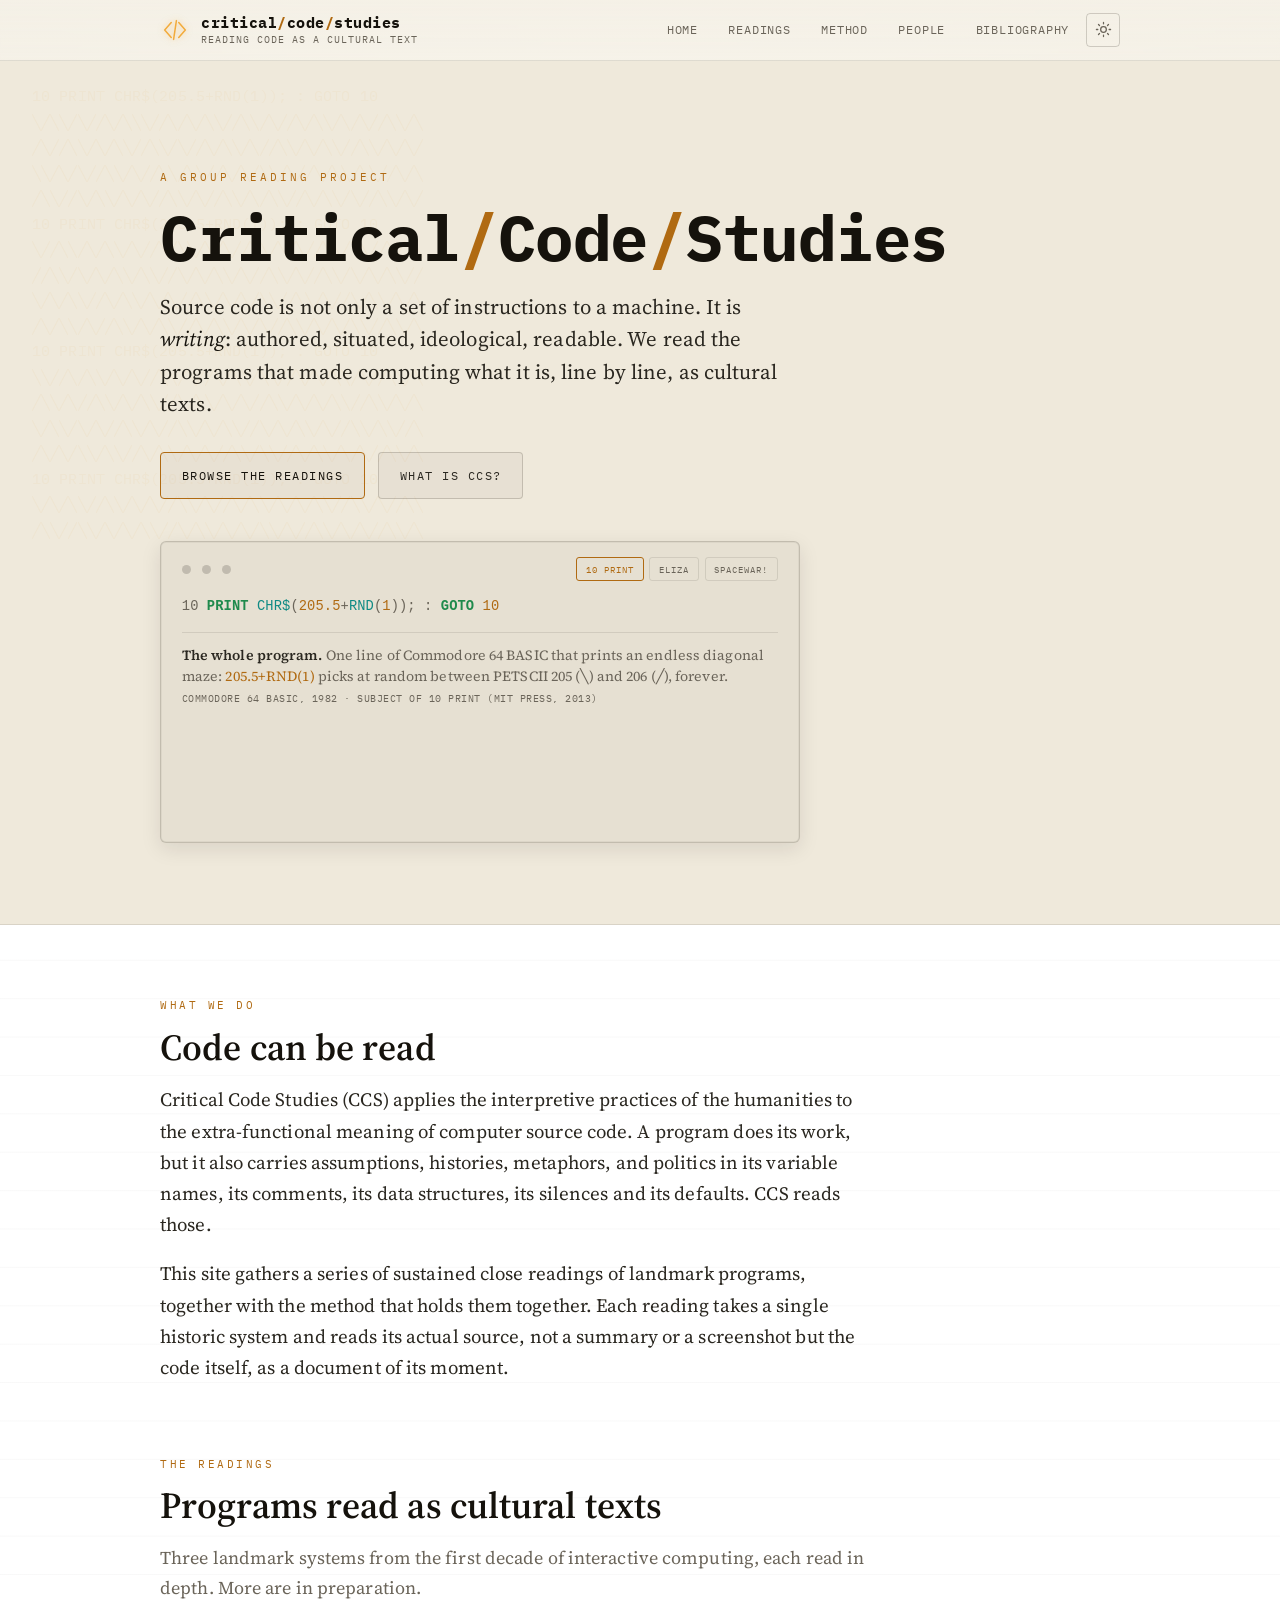
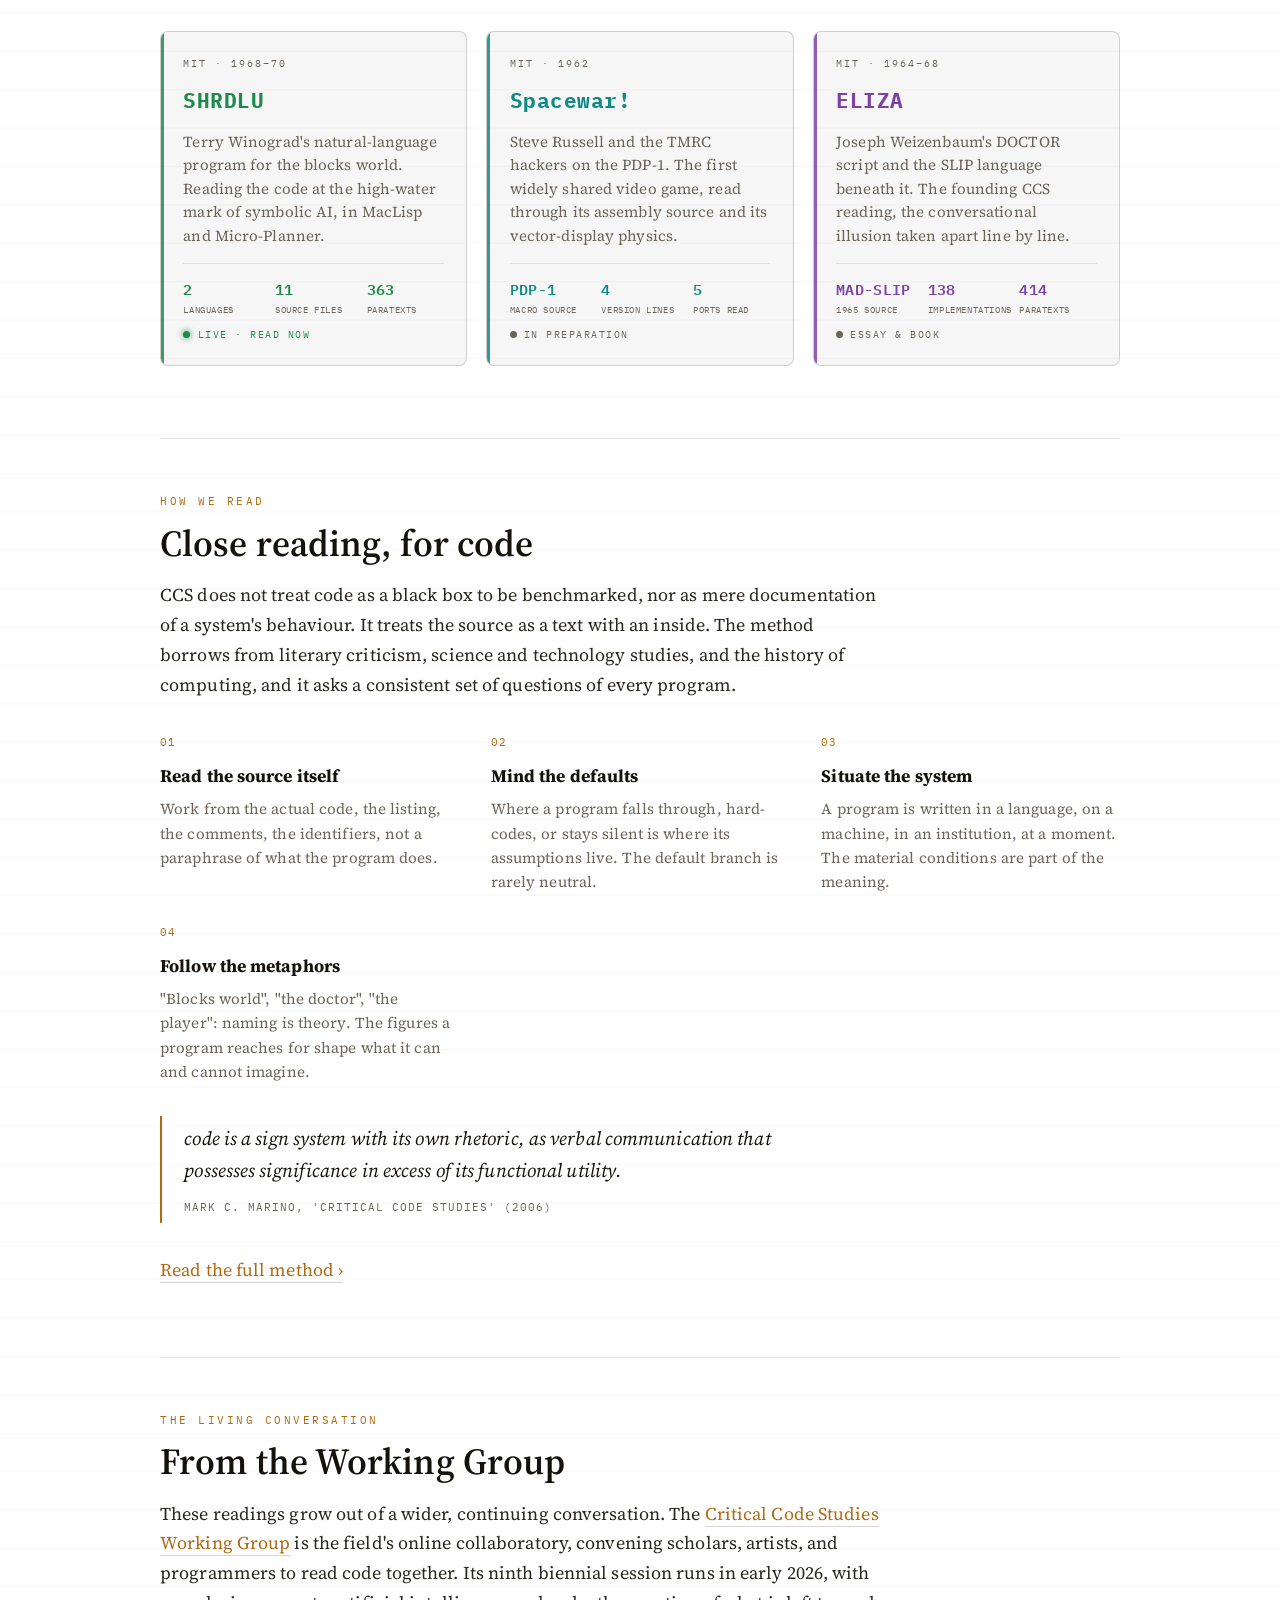
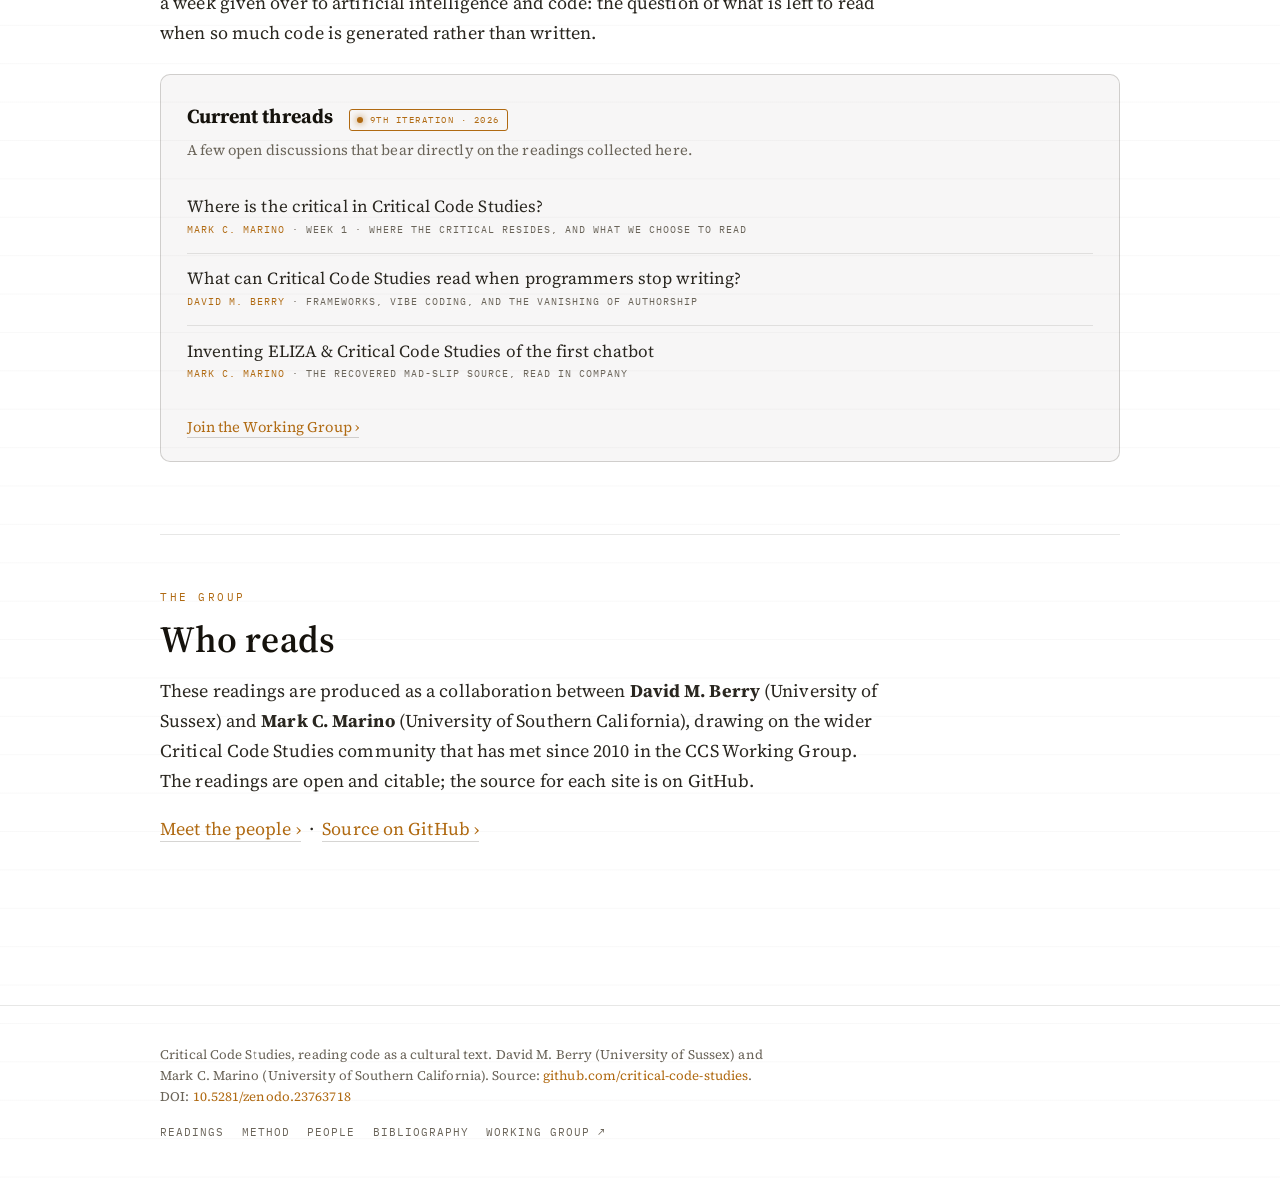
==== commit 301c78bf: "Footer: add Zenodo DOI on all pages" ====
--- a/index.html
+++ b/index.html
@@ -270,7 +270,7 @@
 
   <footer class="site-footer">
     <div class="wrap">
-      <p class="micro">Critical Code Studies, reading code as a cultural text. David M. Berry (University of Sussex) and Mark C. Marino (University of Southern California). Source: <a href="https://github.com/critical-code-studies">github.com/critical-code-studies</a></p>
+      <p class="micro">Critical Code Studies, reading code as a cultural text. David M. Berry (University of Sussex) and Mark C. Marino (University of Southern California). Source: <a href="https://github.com/critical-code-studies">github.com/critical-code-studies</a>. DOI: <a href="https://doi.org/10.5281/zenodo.23763718">10.5281/zenodo.23763718</a></p>
       <nav class="footer-nav">
         <a href="readings.html">Readings</a>
         <a href="about.html">Method</a>
